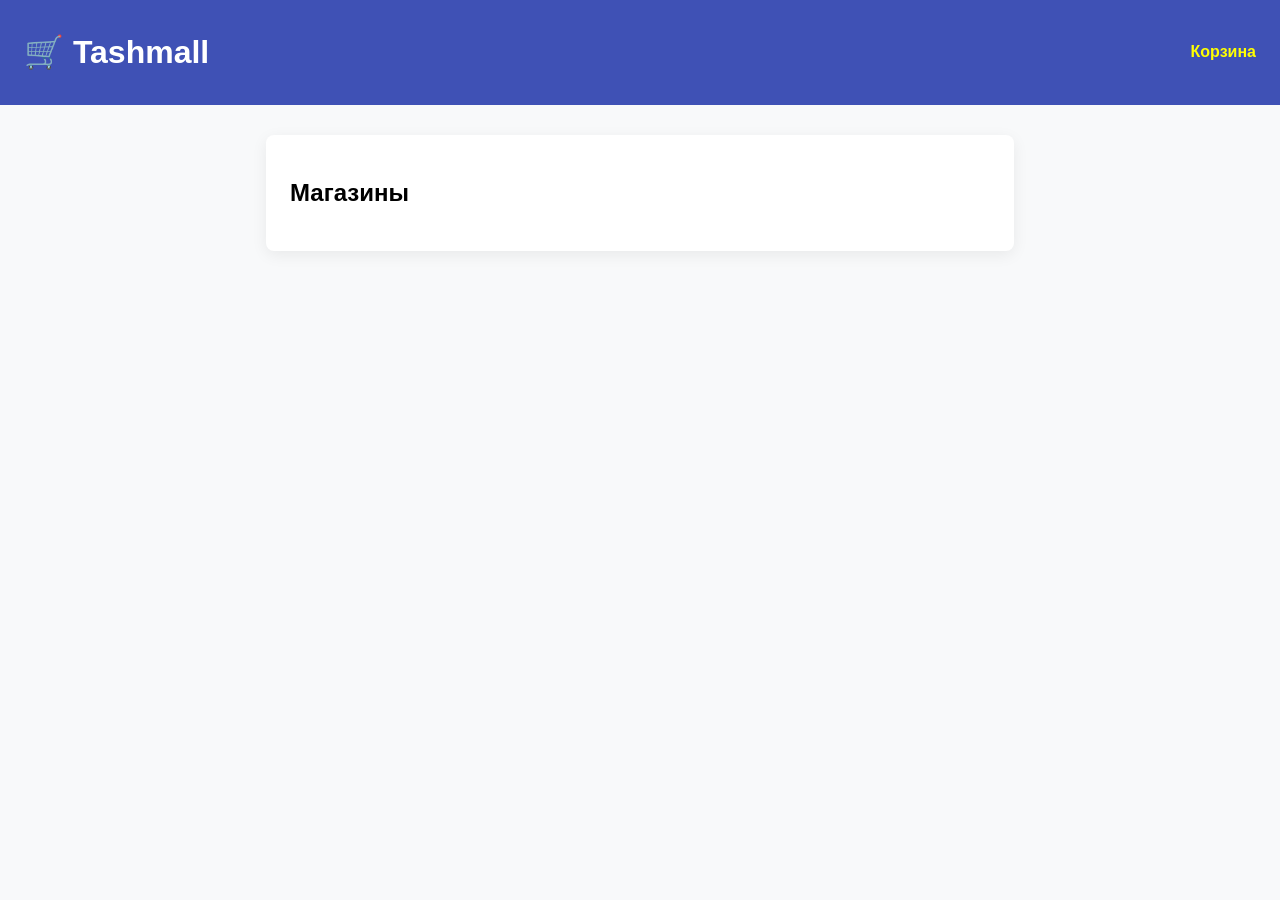
==== index.html @ 1aeb23ad "init" ====
<!DOCTYPE html>
<html lang="ru">
	<head>
		<meta charset="UTF-8" />
		<title>Tashmall — Главная</title>
		<link rel="stylesheet" href="style.css" />
	</head>
	<body>
		<header>
			<h1>🛒 Tashmall</h1>
			<a href="cart.html" class="cart-link">Корзина</a>
		</header>
		<main>
			<h2>Магазины</h2>
			<div id="shops-list"></div>
		</main>
		<script src="script.js"></script>
		<script>
			// Показываем список магазинов
			fetch('http://localhost:8000/api/shops')
				.then(res => res.json())
				.then(data => {
					let shopsDiv = document.getElementById('shops-list')
					data.forEach(shop => {
						let el = document.createElement('div')
						el.className = 'shop-card'
						el.innerHTML = `<a href="shop.html?shop_id=${shop.id}"><strong>${shop.name}</strong></a>`
						shopsDiv.appendChild(el)
					})
				})
		</script>
	</body>
</html>
---- style.css ----
body {
	font-family: 'Segoe UI', Arial, sans-serif;
	background: #f8f9fa;
	margin: 0;
	padding: 0;
}
header {
	background: #3f51b5;
	color: white;
	padding: 12px 24px;
	display: flex;
	align-items: center;
	justify-content: space-between;
}
main {
	max-width: 700px;
	margin: 30px auto;
	background: white;
	border-radius: 8px;
	box-shadow: 0 4px 16px #0001;
	padding: 24px;
}
.shop-card,
.product-card {
	padding: 12px;
	margin-bottom: 12px;
	border: 1px solid #eee;
	border-radius: 6px;
	background: #fafaff;
}
.cart-link {
	color: yellow;
	text-decoration: none;
	font-weight: bold;
}
button {
	background: #3f51b5;
	color: white;
	border: none;
	padding: 6px 14px;
	border-radius: 4px;
	cursor: pointer;
	margin-top: 5px;
}
button:hover {
	background: #283593;
}
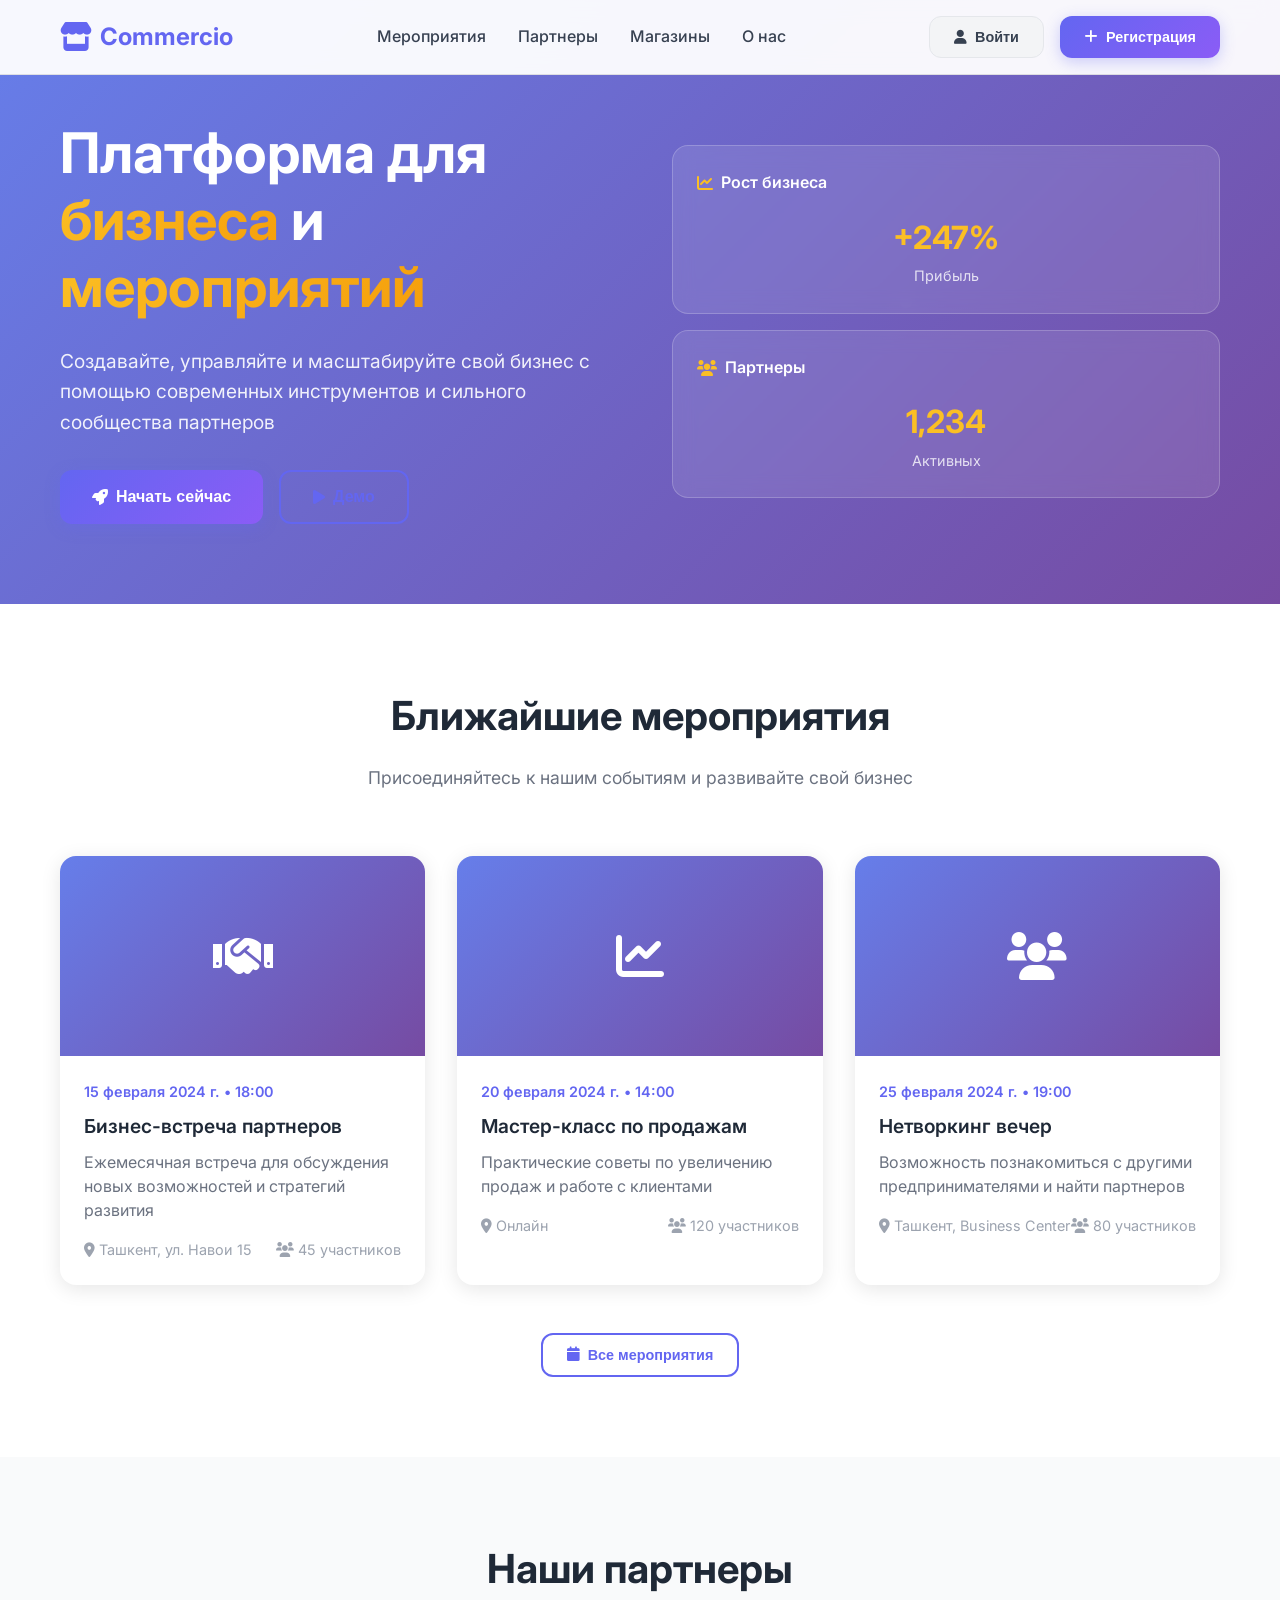
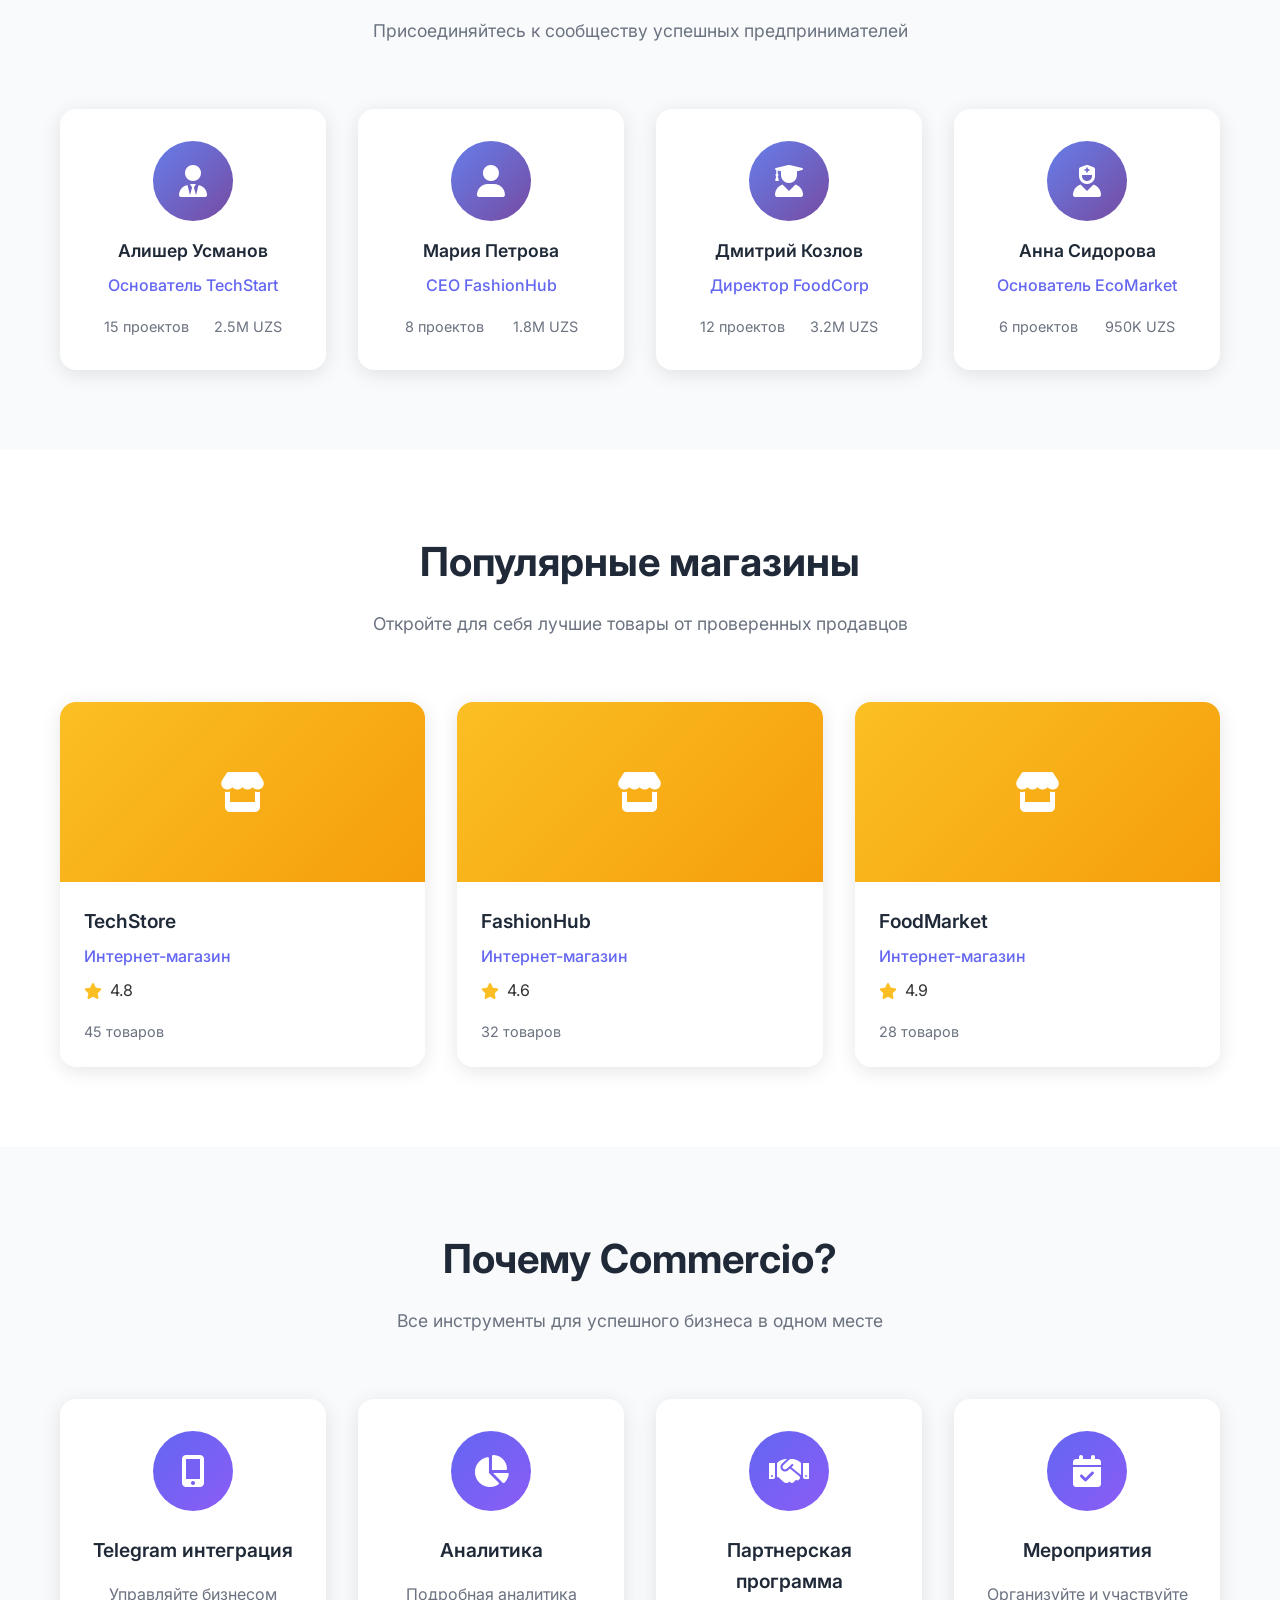
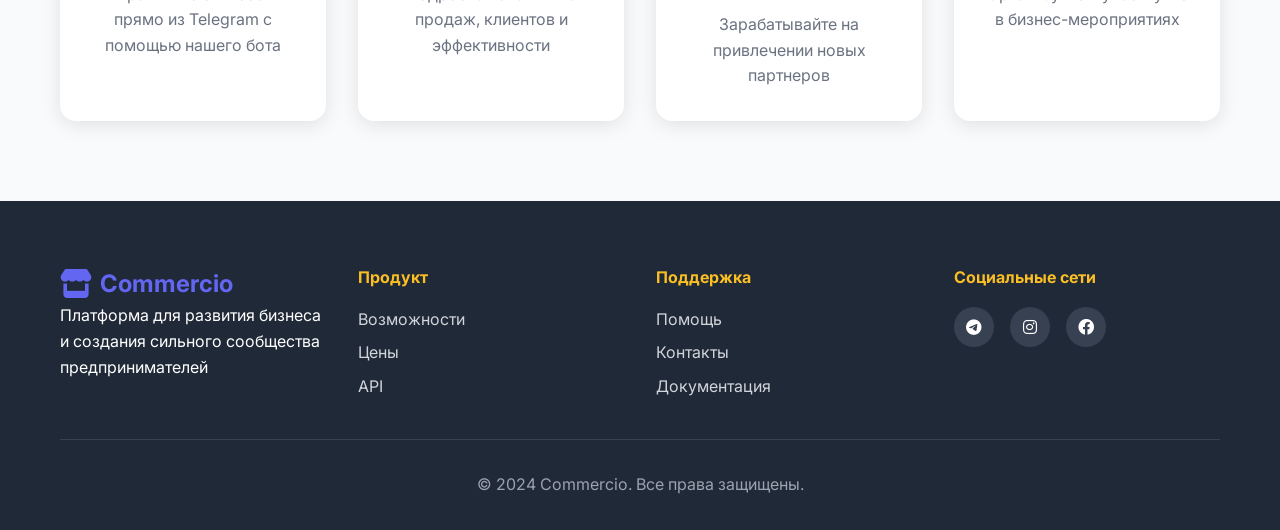
==== commit 1a6d0d56: "Initial commit: commercio frontend" ====
--- a/index.html
+++ b/index.html
@@ -1,33 +1,270 @@
 <!DOCTYPE html>
 <html lang="ru">
-	<head>
-		<meta charset="UTF-8" />
-		<title>Tashmall — Главная</title>
-		<link rel="stylesheet" href="style.css" />
-	</head>
-	<body>
-		<header>
-			<h1>🛒 Tashmall</h1>
-			<a href="cart.html" class="cart-link">Корзина</a>
-		</header>
-		<main>
-			<h2>Магазины</h2>
-			<div id="shops-list"></div>
-		</main>
-		<script src="script.js"></script>
-		<script>
-			// Показываем список магазинов
-			fetch('http://localhost:8000/api/shops')
-				.then(res => res.json())
-				.then(data => {
-					let shopsDiv = document.getElementById('shops-list')
-					data.forEach(shop => {
-						let el = document.createElement('div')
-						el.className = 'shop-card'
-						el.innerHTML = `<a href="shop.html?shop_id=${shop.id}"><strong>${shop.name}</strong></a>`
-						shopsDiv.appendChild(el)
-					})
-				})
-		</script>
-	</body>
-</html>
+<head>
+    <meta charset="UTF-8">
+    <meta name="viewport" content="width=device-width, initial-scale=1.0">
+    <title>Commercio — Платформа для бизнеса и мероприятий</title>
+    <link rel="stylesheet" href="style.css">
+    <link href="https://fonts.googleapis.com/css2?family=Inter:wght@300;400;500;600;700&display=swap" rel="stylesheet">
+    <link rel="stylesheet" href="https://cdnjs.cloudflare.com/ajax/libs/font-awesome/6.0.0/css/all.min.css">
+</head>
+<body>
+    <!-- Header -->
+    <header class="header">
+        <div class="container">
+            <div class="header-content">
+                <div class="logo">
+                    <i class="fas fa-store"></i>
+                    <span>Commercio</span>
+                </div>
+                <nav class="nav">
+                    <a href="#events" class="nav-link">Мероприятия</a>
+                    <a href="#partners" class="nav-link">Партнеры</a>
+                    <a href="#shops" class="nav-link">Магазины</a>
+                    <a href="#about" class="nav-link">О нас</a>
+                </nav>
+                <div class="header-actions">
+                    <button class="btn btn-secondary" id="login-btn">
+                        <i class="fas fa-user"></i>
+                        Войти
+                    </button>
+                    <button class="btn btn-primary" id="register-btn">
+                        <i class="fas fa-plus"></i>
+                        Регистрация
+                    </button>
+                </div>
+            </div>
+        </div>
+    </header>
+
+    <!-- Hero Section -->
+    <section class="hero">
+        <div class="container">
+            <div class="hero-content">
+                <div class="hero-text">
+                    <h1 class="hero-title">
+                        Платформа для <span class="highlight">бизнеса</span> и <span class="highlight">мероприятий</span>
+                    </h1>
+                    <p class="hero-description">
+                        Создавайте, управляйте и масштабируйте свой бизнес с помощью современных инструментов и сильного сообщества партнеров
+                    </p>
+                    <div class="hero-actions">
+                        <button class="btn btn-primary btn-large" id="start-btn">
+                            <i class="fas fa-rocket"></i>
+                            Начать сейчас
+                        </button>
+                        <button class="btn btn-outline btn-large" id="demo-btn">
+                            <i class="fas fa-play"></i>
+                            Демо
+                        </button>
+                    </div>
+                </div>
+                <div class="hero-visual">
+                    <div class="hero-card">
+                        <div class="card-header">
+                            <i class="fas fa-chart-line"></i>
+                            <span>Рост бизнеса</span>
+                        </div>
+                        <div class="card-content">
+                            <div class="stat">
+                                <span class="stat-number">+247%</span>
+                                <span class="stat-label">Прибыль</span>
+                            </div>
+                        </div>
+                    </div>
+                    <div class="hero-card">
+                        <div class="card-header">
+                            <i class="fas fa-users"></i>
+                            <span>Партнеры</span>
+                        </div>
+                        <div class="card-content">
+                            <div class="stat">
+                                <span class="stat-number">1,234</span>
+                                <span class="stat-label">Активных</span>
+                            </div>
+                        </div>
+                    </div>
+                </div>
+            </div>
+        </div>
+    </section>
+
+    <!-- Events Section -->
+    <section class="events" id="events">
+        <div class="container">
+            <div class="section-header">
+                <h2 class="section-title">Ближайшие мероприятия</h2>
+                <p class="section-description">Присоединяйтесь к нашим событиям и развивайте свой бизнес</p>
+            </div>
+            <div class="events-grid" id="events-grid">
+                <!-- Events will be loaded here -->
+            </div>
+            <div class="section-actions">
+                <button class="btn btn-outline" id="view-all-events">
+                    <i class="fas fa-calendar"></i>
+                    Все мероприятия
+                </button>
+            </div>
+        </div>
+    </section>
+
+    <!-- Partners Section -->
+    <section class="partners" id="partners">
+        <div class="container">
+            <div class="section-header">
+                <h2 class="section-title">Наши партнеры</h2>
+                <p class="section-description">Присоединяйтесь к сообществу успешных предпринимателей</p>
+            </div>
+            <div class="partners-grid" id="partners-grid">
+                <!-- Partners will be loaded here -->
+            </div>
+        </div>
+    </section>
+
+    <!-- Shops Section -->
+    <section class="shops" id="shops">
+        <div class="container">
+            <div class="section-header">
+                <h2 class="section-title">Популярные магазины</h2>
+                <p class="section-description">Откройте для себя лучшие товары от проверенных продавцов</p>
+            </div>
+            <div class="shops-grid" id="shops-grid">
+                <!-- Shops will be loaded here -->
+            </div>
+        </div>
+    </section>
+
+    <!-- Features Section -->
+    <section class="features">
+        <div class="container">
+            <div class="section-header">
+                <h2 class="section-title">Почему Commercio?</h2>
+                <p class="section-description">Все инструменты для успешного бизнеса в одном месте</p>
+            </div>
+            <div class="features-grid">
+                <div class="feature-card">
+                    <div class="feature-icon">
+                        <i class="fas fa-mobile-alt"></i>
+                    </div>
+                    <h3 class="feature-title">Telegram интеграция</h3>
+                    <p class="feature-description">Управляйте бизнесом прямо из Telegram с помощью нашего бота</p>
+                </div>
+                <div class="feature-card">
+                    <div class="feature-icon">
+                        <i class="fas fa-chart-pie"></i>
+                    </div>
+                    <h3 class="feature-title">Аналитика</h3>
+                    <p class="feature-description">Подробная аналитика продаж, клиентов и эффективности</p>
+                </div>
+                <div class="feature-card">
+                    <div class="feature-icon">
+                        <i class="fas fa-handshake"></i>
+                    </div>
+                    <h3 class="feature-title">Партнерская программа</h3>
+                    <p class="feature-description">Зарабатывайте на привлечении новых партнеров</p>
+                </div>
+                <div class="feature-card">
+                    <div class="feature-icon">
+                        <i class="fas fa-calendar-check"></i>
+                    </div>
+                    <h3 class="feature-title">Мероприятия</h3>
+                    <p class="feature-description">Организуйте и участвуйте в бизнес-мероприятиях</p>
+                </div>
+            </div>
+        </div>
+    </section>
+
+    <!-- Footer -->
+    <footer class="footer">
+        <div class="container">
+            <div class="footer-content">
+                <div class="footer-section">
+                    <div class="logo">
+                        <i class="fas fa-store"></i>
+                        <span>Commercio</span>
+                    </div>
+                    <p>Платформа для развития бизнеса и создания сильного сообщества предпринимателей</p>
+                </div>
+                <div class="footer-section">
+                    <h4>Продукт</h4>
+                    <ul>
+                        <li><a href="#features">Возможности</a></li>
+                        <li><a href="#pricing">Цены</a></li>
+                        <li><a href="#api">API</a></li>
+                    </ul>
+                </div>
+                <div class="footer-section">
+                    <h4>Поддержка</h4>
+                    <ul>
+                        <li><a href="#help">Помощь</a></li>
+                        <li><a href="#contact">Контакты</a></li>
+                        <li><a href="#docs">Документация</a></li>
+                    </ul>
+                </div>
+                <div class="footer-section">
+                    <h4>Социальные сети</h4>
+                    <div class="social-links">
+                        <a href="#"><i class="fab fa-telegram"></i></a>
+                        <a href="#"><i class="fab fa-instagram"></i></a>
+                        <a href="#"><i class="fab fa-facebook"></i></a>
+                    </div>
+                </div>
+            </div>
+            <div class="footer-bottom">
+                <p>&copy; 2024 Commercio. Все права защищены.</p>
+            </div>
+        </div>
+    </footer>
+
+    <!-- Modals -->
+    <div id="login-modal" class="modal">
+        <div class="modal-content">
+            <span class="close">&times;</span>
+            <h2>Вход в систему</h2>
+            <form id="login-form">
+                <div class="form-group">
+                    <label for="login-username">Имя пользователя</label>
+                    <input type="text" id="login-username" required>
+                </div>
+                <div class="form-group">
+                    <label for="login-password">Пароль</label>
+                    <input type="password" id="login-password" required>
+                </div>
+                <button type="submit" class="btn btn-primary">Войти</button>
+            </form>
+        </div>
+    </div>
+
+    <div id="register-modal" class="modal">
+        <div class="modal-content">
+            <span class="close">&times;</span>
+            <h2>Регистрация</h2>
+            <form id="register-form">
+                <div class="form-group">
+                    <label for="register-username">Имя пользователя</label>
+                    <input type="text" id="register-username" required>
+                </div>
+                <div class="form-group">
+                    <label for="register-email">Email</label>
+                    <input type="email" id="register-email" required>
+                </div>
+                <div class="form-group">
+                    <label for="register-password">Пароль</label>
+                    <input type="password" id="register-password" required>
+                </div>
+                <div class="form-group">
+                    <label for="register-role">Роль</label>
+                    <select id="register-role" required>
+                        <option value="buyer">Покупатель</option>
+                        <option value="seller">Продавец</option>
+                        <option value="partner">Партнер</option>
+                    </select>
+                </div>
+                <button type="submit" class="btn btn-primary">Зарегистрироваться</button>
+            </form>
+        </div>
+    </div>
+
+    <script src="script.js"></script>
+</body>
+</html> 
--- a/style.css
+++ b/style.css
@@ -1,47 +1,727 @@
+/* Reset and Base Styles */
+* {
+    margin: 0;
+    padding: 0;
+    box-sizing: border-box;
+}
+
 body {
-	font-family: 'Segoe UI', Arial, sans-serif;
-	background: #f8f9fa;
-	margin: 0;
-	padding: 0;
-}
-header {
-	background: #3f51b5;
-	color: white;
-	padding: 12px 24px;
-	display: flex;
-	align-items: center;
-	justify-content: space-between;
-}
-main {
-	max-width: 700px;
-	margin: 30px auto;
-	background: white;
-	border-radius: 8px;
-	box-shadow: 0 4px 16px #0001;
-	padding: 24px;
-}
-.shop-card,
-.product-card {
-	padding: 12px;
-	margin-bottom: 12px;
-	border: 1px solid #eee;
-	border-radius: 6px;
-	background: #fafaff;
-}
-.cart-link {
-	color: yellow;
-	text-decoration: none;
-	font-weight: bold;
-}
-button {
-	background: #3f51b5;
-	color: white;
-	border: none;
-	padding: 6px 14px;
-	border-radius: 4px;
-	cursor: pointer;
-	margin-top: 5px;
-}
-button:hover {
-	background: #283593;
-}
+    font-family: 'Inter', -apple-system, BlinkMacSystemFont, 'Segoe UI', Roboto, sans-serif;
+    line-height: 1.6;
+    color: #333;
+    background: #fafafa;
+}
+
+.container {
+    max-width: 1200px;
+    margin: 0 auto;
+    padding: 0 20px;
+}
+
+/* Header */
+.header {
+    background: rgba(255, 255, 255, 0.95);
+    backdrop-filter: blur(10px);
+    border-bottom: 1px solid rgba(0, 0, 0, 0.1);
+    position: fixed;
+    top: 0;
+    left: 0;
+    right: 0;
+    z-index: 1000;
+    transition: all 0.3s ease;
+}
+
+.header-content {
+    display: flex;
+    align-items: center;
+    justify-content: space-between;
+    padding: 1rem 0;
+}
+
+.logo {
+    display: flex;
+    align-items: center;
+    gap: 0.5rem;
+    font-size: 1.5rem;
+    font-weight: 700;
+    color: #6366f1;
+}
+
+.logo i {
+    font-size: 1.8rem;
+}
+
+.nav {
+    display: flex;
+    gap: 2rem;
+}
+
+.nav-link {
+    text-decoration: none;
+    color: #374151;
+    font-weight: 500;
+    transition: color 0.3s ease;
+    position: relative;
+}
+
+.nav-link:hover {
+    color: #6366f1;
+}
+
+.nav-link::after {
+    content: '';
+    position: absolute;
+    bottom: -5px;
+    left: 0;
+    width: 0;
+    height: 2px;
+    background: linear-gradient(90deg, #6366f1, #8b5cf6);
+    transition: width 0.3s ease;
+}
+
+.nav-link:hover::after {
+    width: 100%;
+}
+
+.header-actions {
+    display: flex;
+    gap: 1rem;
+}
+
+/* Buttons */
+.btn {
+    display: inline-flex;
+    align-items: center;
+    gap: 0.5rem;
+    padding: 0.75rem 1.5rem;
+    border: none;
+    border-radius: 12px;
+    font-weight: 600;
+    text-decoration: none;
+    cursor: pointer;
+    transition: all 0.3s ease;
+    font-size: 0.9rem;
+}
+
+.btn-primary {
+    background: linear-gradient(135deg, #6366f1 0%, #8b5cf6 100%);
+    color: white;
+    box-shadow: 0 4px 15px rgba(99, 102, 241, 0.3);
+}
+
+.btn-primary:hover {
+    transform: translateY(-2px);
+    box-shadow: 0 8px 25px rgba(99, 102, 241, 0.4);
+}
+
+.btn-secondary {
+    background: #f3f4f6;
+    color: #374151;
+    border: 1px solid #e5e7eb;
+}
+
+.btn-secondary:hover {
+    background: #e5e7eb;
+    transform: translateY(-1px);
+}
+
+.btn-outline {
+    background: transparent;
+    color: #6366f1;
+    border: 2px solid #6366f1;
+}
+
+.btn-outline:hover {
+    background: #6366f1;
+    color: white;
+    transform: translateY(-2px);
+}
+
+.btn-large {
+    padding: 1rem 2rem;
+    font-size: 1rem;
+}
+
+/* Hero Section */
+.hero {
+    padding: 120px 0 80px;
+    background: linear-gradient(135deg, #667eea 0%, #764ba2 100%);
+    color: white;
+    position: relative;
+    overflow: hidden;
+}
+
+.hero::before {
+    content: '';
+    position: absolute;
+    top: 0;
+    left: 0;
+    right: 0;
+    bottom: 0;
+    background: url('data:image/svg+xml,<svg xmlns="http://www.w3.org/2000/svg" viewBox="0 0 100 100"><defs><pattern id="grain" width="100" height="100" patternUnits="userSpaceOnUse"><circle cx="50" cy="50" r="1" fill="white" opacity="0.1"/></pattern></defs><rect width="100" height="100" fill="url(%23grain)"/></svg>');
+    opacity: 0.3;
+}
+
+.hero-content {
+    display: grid;
+    grid-template-columns: 1fr 1fr;
+    gap: 4rem;
+    align-items: center;
+    position: relative;
+    z-index: 1;
+}
+
+.hero-title {
+    font-size: 3.5rem;
+    font-weight: 700;
+    line-height: 1.2;
+    margin-bottom: 1.5rem;
+}
+
+.highlight {
+    background: linear-gradient(135deg, #fbbf24, #f59e0b);
+    -webkit-background-clip: text;
+    -webkit-text-fill-color: transparent;
+    background-clip: text;
+}
+
+.hero-description {
+    font-size: 1.2rem;
+    margin-bottom: 2rem;
+    opacity: 0.9;
+    line-height: 1.6;
+}
+
+.hero-actions {
+    display: flex;
+    gap: 1rem;
+    flex-wrap: wrap;
+}
+
+.hero-visual {
+    display: flex;
+    flex-direction: column;
+    gap: 1rem;
+}
+
+.hero-card {
+    background: rgba(255, 255, 255, 0.1);
+    backdrop-filter: blur(10px);
+    border-radius: 16px;
+    padding: 1.5rem;
+    border: 1px solid rgba(255, 255, 255, 0.2);
+    transition: transform 0.3s ease;
+}
+
+.hero-card:hover {
+    transform: translateY(-5px);
+}
+
+.card-header {
+    display: flex;
+    align-items: center;
+    gap: 0.5rem;
+    margin-bottom: 1rem;
+    font-weight: 600;
+}
+
+.card-header i {
+    color: #fbbf24;
+}
+
+.stat {
+    text-align: center;
+}
+
+.stat-number {
+    display: block;
+    font-size: 2rem;
+    font-weight: 700;
+    color: #fbbf24;
+}
+
+.stat-label {
+    font-size: 0.9rem;
+    opacity: 0.8;
+}
+
+/* Sections */
+section {
+    padding: 80px 0;
+}
+
+.section-header {
+    text-align: center;
+    margin-bottom: 4rem;
+}
+
+.section-title {
+    font-size: 2.5rem;
+    font-weight: 700;
+    margin-bottom: 1rem;
+    color: #1f2937;
+}
+
+.section-description {
+    font-size: 1.1rem;
+    color: #6b7280;
+    max-width: 600px;
+    margin: 0 auto;
+}
+
+.section-actions {
+    text-align: center;
+    margin-top: 3rem;
+}
+
+/* Events Section */
+.events {
+    background: white;
+}
+
+.events-grid {
+    display: grid;
+    grid-template-columns: repeat(auto-fit, minmax(300px, 1fr));
+    gap: 2rem;
+    margin-bottom: 2rem;
+}
+
+.event-card {
+    background: white;
+    border-radius: 16px;
+    overflow: hidden;
+    box-shadow: 0 4px 20px rgba(0, 0, 0, 0.1);
+    transition: transform 0.3s ease, box-shadow 0.3s ease;
+}
+
+.event-card:hover {
+    transform: translateY(-5px);
+    box-shadow: 0 8px 30px rgba(0, 0, 0, 0.15);
+}
+
+.event-image {
+    height: 200px;
+    background: linear-gradient(135deg, #667eea, #764ba2);
+    display: flex;
+    align-items: center;
+    justify-content: center;
+    color: white;
+    font-size: 3rem;
+}
+
+.event-content {
+    padding: 1.5rem;
+}
+
+.event-date {
+    color: #6366f1;
+    font-weight: 600;
+    font-size: 0.9rem;
+    margin-bottom: 0.5rem;
+}
+
+.event-title {
+    font-size: 1.2rem;
+    font-weight: 600;
+    margin-bottom: 0.5rem;
+    color: #1f2937;
+}
+
+.event-description {
+    color: #6b7280;
+    margin-bottom: 1rem;
+    line-height: 1.5;
+}
+
+.event-meta {
+    display: flex;
+    justify-content: space-between;
+    align-items: center;
+    font-size: 0.9rem;
+    color: #9ca3af;
+}
+
+/* Partners Section */
+.partners {
+    background: #f9fafb;
+}
+
+.partners-grid {
+    display: grid;
+    grid-template-columns: repeat(auto-fit, minmax(250px, 1fr));
+    gap: 2rem;
+}
+
+.partner-card {
+    background: white;
+    border-radius: 16px;
+    padding: 2rem;
+    text-align: center;
+    box-shadow: 0 4px 20px rgba(0, 0, 0, 0.1);
+    transition: transform 0.3s ease;
+}
+
+.partner-card:hover {
+    transform: translateY(-5px);
+}
+
+.partner-avatar {
+    width: 80px;
+    height: 80px;
+    border-radius: 50%;
+    background: linear-gradient(135deg, #667eea, #764ba2);
+    display: flex;
+    align-items: center;
+    justify-content: center;
+    margin: 0 auto 1rem;
+    color: white;
+    font-size: 2rem;
+}
+
+.partner-name {
+    font-size: 1.1rem;
+    font-weight: 600;
+    margin-bottom: 0.5rem;
+    color: #1f2937;
+}
+
+.partner-role {
+    color: #6366f1;
+    font-weight: 500;
+    margin-bottom: 1rem;
+}
+
+.partner-stats {
+    display: flex;
+    justify-content: space-around;
+    font-size: 0.9rem;
+    color: #6b7280;
+}
+
+/* Shops Section */
+.shops {
+    background: white;
+}
+
+.shops-grid {
+    display: grid;
+    grid-template-columns: repeat(auto-fit, minmax(280px, 1fr));
+    gap: 2rem;
+}
+
+.shop-card {
+    background: white;
+    border-radius: 16px;
+    overflow: hidden;
+    box-shadow: 0 4px 20px rgba(0, 0, 0, 0.1);
+    transition: transform 0.3s ease;
+}
+
+.shop-card:hover {
+    transform: translateY(-5px);
+}
+
+.shop-image {
+    height: 180px;
+    background: linear-gradient(135deg, #fbbf24, #f59e0b);
+    display: flex;
+    align-items: center;
+    justify-content: center;
+    color: white;
+    font-size: 2.5rem;
+}
+
+.shop-content {
+    padding: 1.5rem;
+}
+
+.shop-name {
+    font-size: 1.2rem;
+    font-weight: 600;
+    margin-bottom: 0.5rem;
+    color: #1f2937;
+}
+
+.shop-category {
+    color: #6366f1;
+    font-weight: 500;
+    margin-bottom: 0.5rem;
+}
+
+.shop-rating {
+    display: flex;
+    align-items: center;
+    gap: 0.5rem;
+    margin-bottom: 1rem;
+}
+
+.shop-rating i {
+    color: #fbbf24;
+}
+
+.shop-products {
+    color: #6b7280;
+    font-size: 0.9rem;
+}
+
+/* Features Section */
+.features {
+    background: #f9fafb;
+}
+
+.features-grid {
+    display: grid;
+    grid-template-columns: repeat(auto-fit, minmax(250px, 1fr));
+    gap: 2rem;
+}
+
+.feature-card {
+    background: white;
+    border-radius: 16px;
+    padding: 2rem;
+    text-align: center;
+    box-shadow: 0 4px 20px rgba(0, 0, 0, 0.1);
+    transition: transform 0.3s ease;
+}
+
+.feature-card:hover {
+    transform: translateY(-5px);
+}
+
+.feature-icon {
+    width: 80px;
+    height: 80px;
+    border-radius: 50%;
+    background: linear-gradient(135deg, #6366f1, #8b5cf6);
+    display: flex;
+    align-items: center;
+    justify-content: center;
+    margin: 0 auto 1.5rem;
+    color: white;
+    font-size: 2rem;
+}
+
+.feature-title {
+    font-size: 1.2rem;
+    font-weight: 600;
+    margin-bottom: 1rem;
+    color: #1f2937;
+}
+
+.feature-description {
+    color: #6b7280;
+    line-height: 1.6;
+}
+
+/* Footer */
+.footer {
+    background: #1f2937;
+    color: white;
+    padding: 4rem 0 2rem;
+}
+
+.footer-content {
+    display: grid;
+    grid-template-columns: repeat(auto-fit, minmax(250px, 1fr));
+    gap: 2rem;
+    margin-bottom: 2rem;
+}
+
+.footer-section h4 {
+    margin-bottom: 1rem;
+    color: #fbbf24;
+}
+
+.footer-section ul {
+    list-style: none;
+}
+
+.footer-section ul li {
+    margin-bottom: 0.5rem;
+}
+
+.footer-section ul li a {
+    color: #d1d5db;
+    text-decoration: none;
+    transition: color 0.3s ease;
+}
+
+.footer-section ul li a:hover {
+    color: #fbbf24;
+}
+
+.social-links {
+    display: flex;
+    gap: 1rem;
+}
+
+.social-links a {
+    width: 40px;
+    height: 40px;
+    border-radius: 50%;
+    background: #374151;
+    display: flex;
+    align-items: center;
+    justify-content: center;
+    color: white;
+    text-decoration: none;
+    transition: background 0.3s ease;
+}
+
+.social-links a:hover {
+    background: #6366f1;
+}
+
+.footer-bottom {
+    border-top: 1px solid #374151;
+    padding-top: 2rem;
+    text-align: center;
+    color: #9ca3af;
+}
+
+/* Modals */
+.modal {
+    display: none;
+    position: fixed;
+    z-index: 2000;
+    left: 0;
+    top: 0;
+    width: 100%;
+    height: 100%;
+    background-color: rgba(0, 0, 0, 0.5);
+    backdrop-filter: blur(5px);
+}
+
+.modal-content {
+    background-color: white;
+    margin: 5% auto;
+    padding: 2rem;
+    border-radius: 16px;
+    width: 90%;
+    max-width: 500px;
+    position: relative;
+    animation: modalSlideIn 0.3s ease;
+}
+
+@keyframes modalSlideIn {
+    from {
+        opacity: 0;
+        transform: translateY(-50px);
+    }
+    to {
+        opacity: 1;
+        transform: translateY(0);
+    }
+}
+
+.close {
+    position: absolute;
+    right: 1rem;
+    top: 1rem;
+    font-size: 1.5rem;
+    cursor: pointer;
+    color: #9ca3af;
+    transition: color 0.3s ease;
+}
+
+.close:hover {
+    color: #1f2937;
+}
+
+.modal h2 {
+    margin-bottom: 1.5rem;
+    color: #1f2937;
+}
+
+.form-group {
+    margin-bottom: 1rem;
+}
+
+.form-group label {
+    display: block;
+    margin-bottom: 0.5rem;
+    font-weight: 500;
+    color: #374151;
+}
+
+.form-group input,
+.form-group select {
+    width: 100%;
+    padding: 0.75rem;
+    border: 1px solid #d1d5db;
+    border-radius: 8px;
+    font-size: 1rem;
+    transition: border-color 0.3s ease;
+}
+
+.form-group input:focus,
+.form-group select:focus {
+    outline: none;
+    border-color: #6366f1;
+    box-shadow: 0 0 0 3px rgba(99, 102, 241, 0.1);
+}
+
+/* Responsive Design */
+@media (max-width: 768px) {
+    .header-content {
+        flex-direction: column;
+        gap: 1rem;
+    }
+    
+    .nav {
+        gap: 1rem;
+    }
+    
+    .hero-content {
+        grid-template-columns: 1fr;
+        gap: 2rem;
+        text-align: center;
+    }
+    
+    .hero-title {
+        font-size: 2.5rem;
+    }
+    
+    .hero-actions {
+        justify-content: center;
+    }
+    
+    .section-title {
+        font-size: 2rem;
+    }
+    
+    .events-grid,
+    .partners-grid,
+    .shops-grid,
+    .features-grid {
+        grid-template-columns: 1fr;
+    }
+    
+    .footer-content {
+        grid-template-columns: 1fr;
+        text-align: center;
+    }
+}
+
+@media (max-width: 480px) {
+    .container {
+        padding: 0 15px;
+    }
+    
+    .hero {
+        padding: 100px 0 60px;
+    }
+    
+    .hero-title {
+        font-size: 2rem;
+    }
+    
+    .btn-large {
+        padding: 0.75rem 1.5rem;
+        font-size: 0.9rem;
+    }
+    
+    section {
+        padding: 60px 0;
+    }
+} 
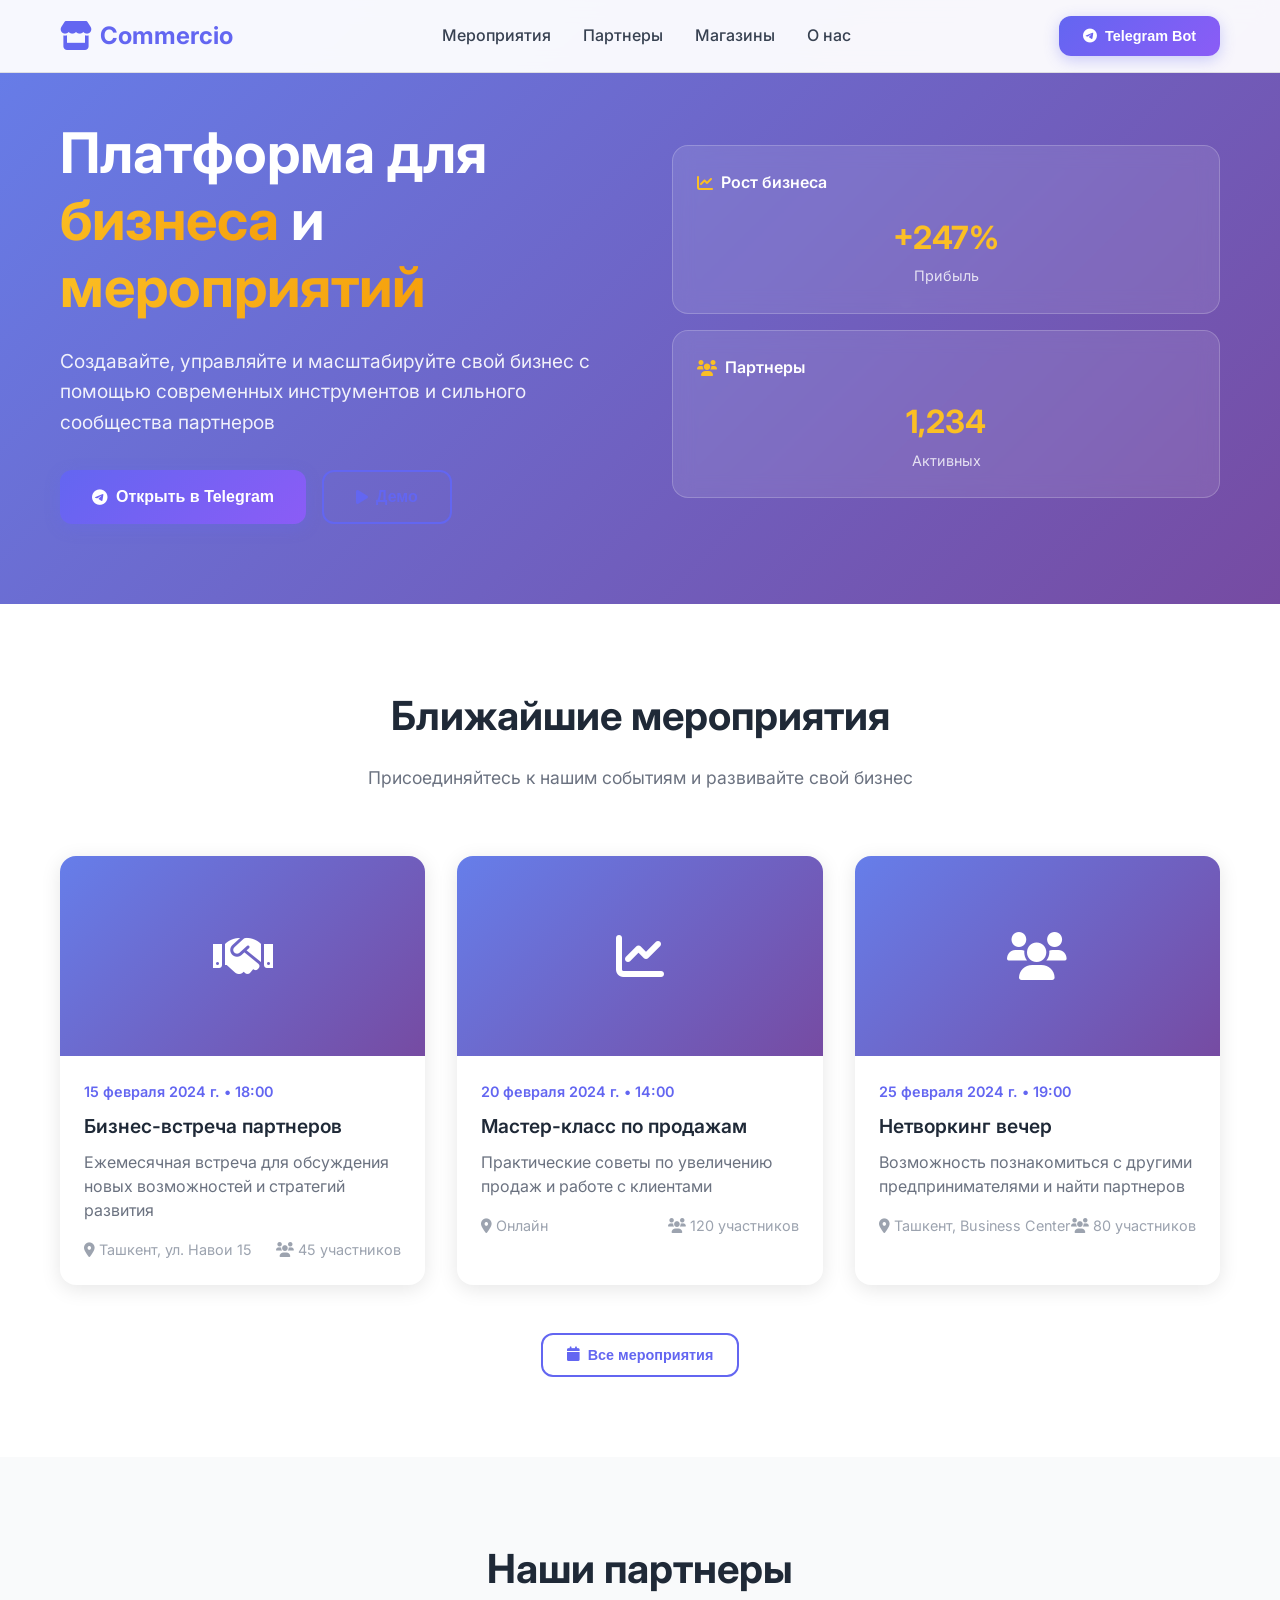
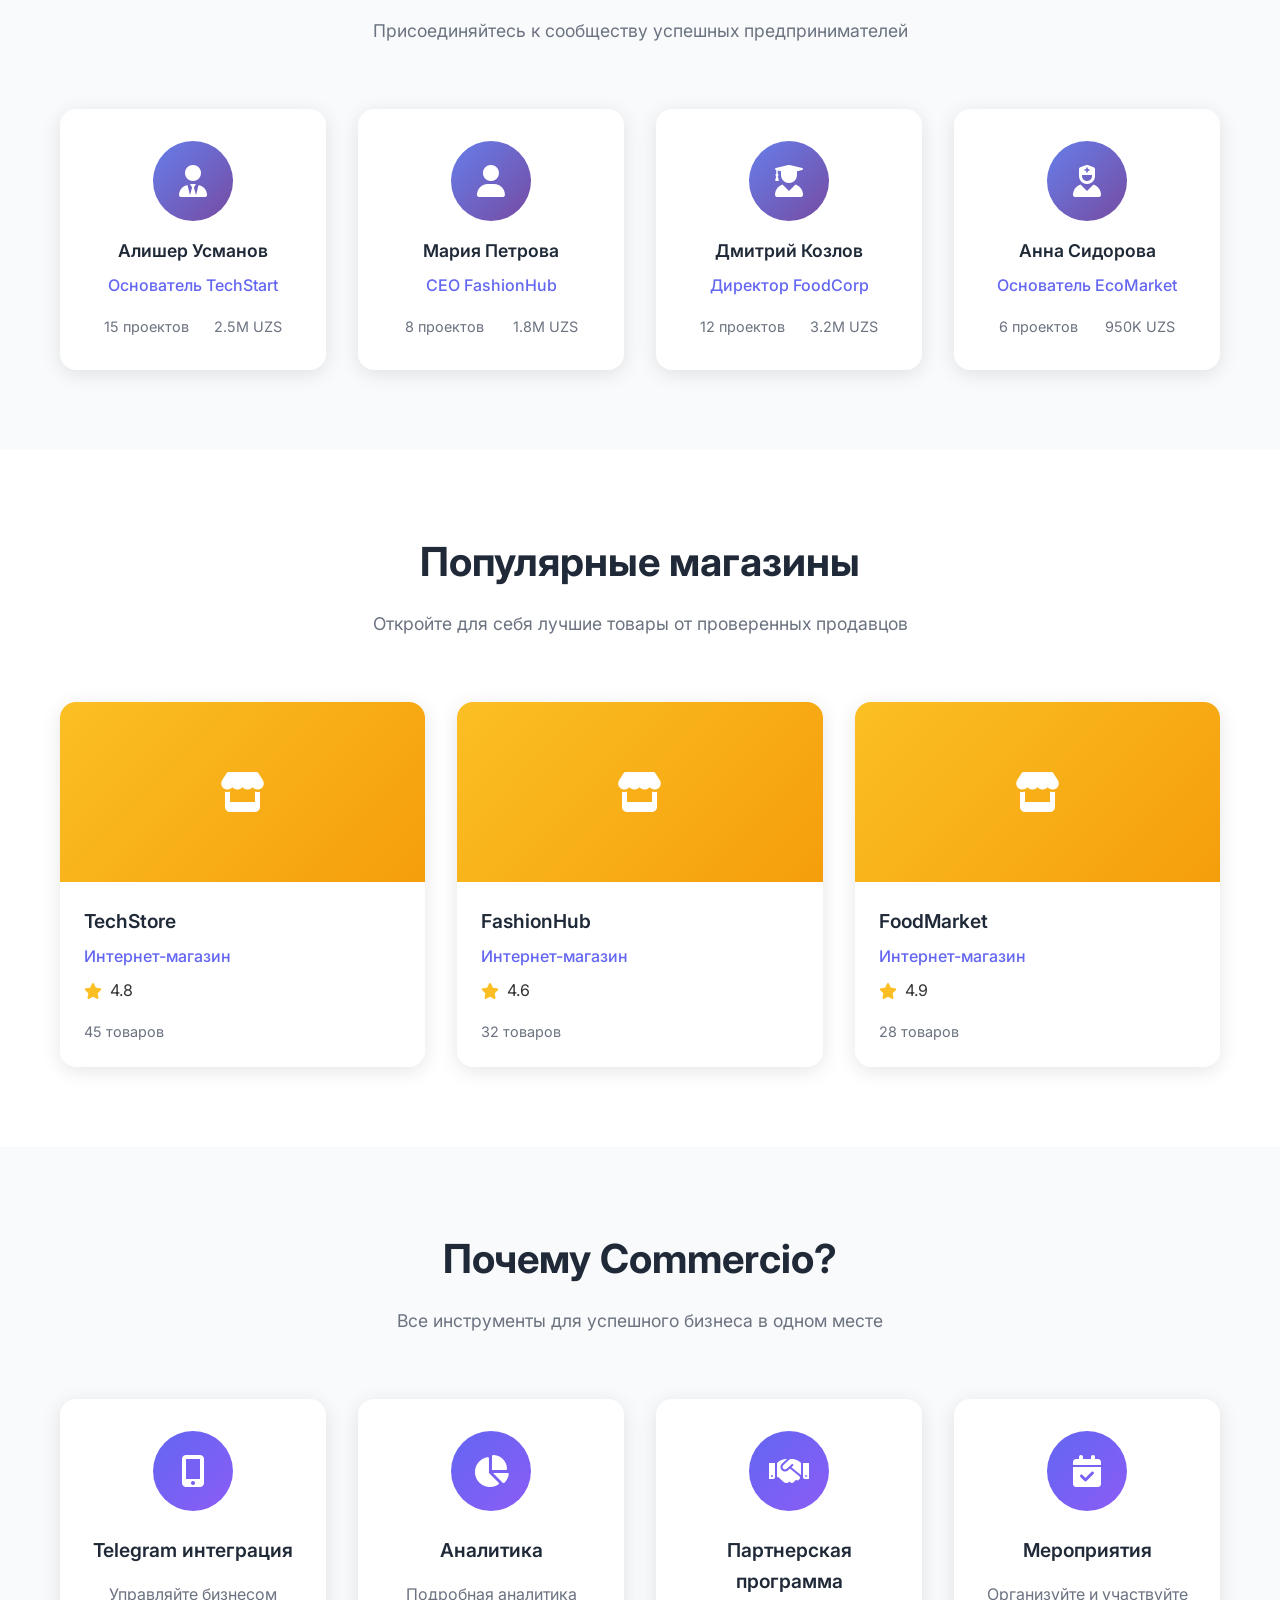
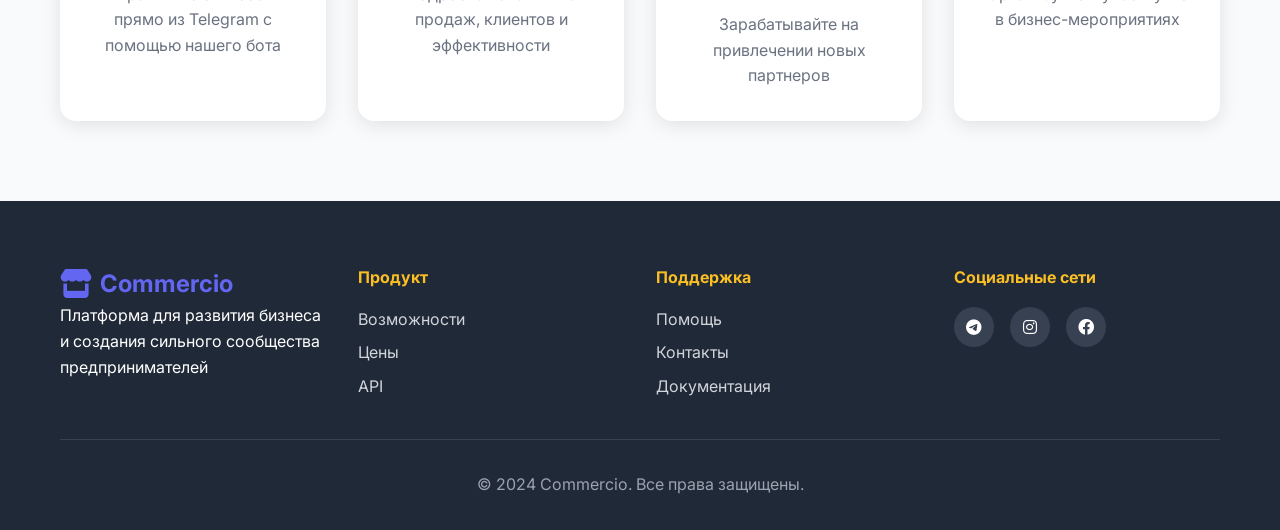
==== commit 388449d9: "Remove registration from website, add Telegram bot integration" ====
--- a/index.html
+++ b/index.html
@@ -24,13 +24,9 @@
                     <a href="#about" class="nav-link">О нас</a>
                 </nav>
                 <div class="header-actions">
-                    <button class="btn btn-secondary" id="login-btn">
-                        <i class="fas fa-user"></i>
-                        Войти
-                    </button>
-                    <button class="btn btn-primary" id="register-btn">
-                        <i class="fas fa-plus"></i>
-                        Регистрация
+                    <button class="btn btn-primary" id="telegram-btn">
+                        <i class="fab fa-telegram"></i>
+                        Telegram Bot
                     </button>
                 </div>
             </div>
@@ -49,9 +45,9 @@
                         Создавайте, управляйте и масштабируйте свой бизнес с помощью современных инструментов и сильного сообщества партнеров
                     </p>
                     <div class="hero-actions">
-                        <button class="btn btn-primary btn-large" id="start-btn">
-                            <i class="fas fa-rocket"></i>
-                            Начать сейчас
+                        <button class="btn btn-primary btn-large" id="telegram-start-btn">
+                            <i class="fab fa-telegram"></i>
+                            Открыть в Telegram
                         </button>
                         <button class="btn btn-outline btn-large" id="demo-btn">
                             <i class="fas fa-play"></i>
@@ -216,52 +212,32 @@
         </div>
     </footer>
 
-    <!-- Modals -->
-    <div id="login-modal" class="modal">
+    <!-- Telegram Info Modal -->
+    <div id="telegram-modal" class="modal">
         <div class="modal-content">
             <span class="close">&times;</span>
-            <h2>Вход в систему</h2>
-            <form id="login-form">
-                <div class="form-group">
-                    <label for="login-username">Имя пользователя</label>
-                    <input type="text" id="login-username" required>
-                </div>
-                <div class="form-group">
-                    <label for="login-password">Пароль</label>
-                    <input type="password" id="login-password" required>
-                </div>
-                <button type="submit" class="btn btn-primary">Войти</button>
-            </form>
-        </div>
-    </div>
-
-    <div id="register-modal" class="modal">
-        <div class="modal-content">
-            <span class="close">&times;</span>
-            <h2>Регистрация</h2>
-            <form id="register-form">
-                <div class="form-group">
-                    <label for="register-username">Имя пользователя</label>
-                    <input type="text" id="register-username" required>
-                </div>
-                <div class="form-group">
-                    <label for="register-email">Email</label>
-                    <input type="email" id="register-email" required>
-                </div>
-                <div class="form-group">
-                    <label for="register-password">Пароль</label>
-                    <input type="password" id="register-password" required>
-                </div>
-                <div class="form-group">
-                    <label for="register-role">Роль</label>
-                    <select id="register-role" required>
-                        <option value="buyer">Покупатель</option>
-                        <option value="seller">Продавец</option>
-                        <option value="partner">Партнер</option>
-                    </select>
-                </div>
-                <button type="submit" class="btn btn-primary">Зарегистрироваться</button>
-            </form>
+            <h2>Telegram Bot</h2>
+            <div style="text-align: center; padding: 2rem 0;">
+                <i class="fab fa-telegram" style="font-size: 4rem; color: #0088cc; margin-bottom: 1rem;"></i>
+                <h3>Commercio Bot</h3>
+                <p>Для регистрации и управления аккаунтом используйте нашего Telegram бота</p>
+                <div style="margin: 2rem 0;">
+                    <a href="https://t.me/your_commercio_bot" class="btn btn-primary" target="_blank">
+                        <i class="fab fa-telegram"></i>
+                        Открыть в Telegram
+                    </a>
+                </div>
+                <div style="background: #f3f4f6; padding: 1rem; border-radius: 8px; margin-top: 1rem;">
+                    <h4>Возможности бота:</h4>
+                    <ul style="text-align: left; margin: 1rem 0;">
+                        <li>📝 Регистрация и вход</li>
+                        <li>🏪 Управление магазинами</li>
+                        <li>📦 Добавление товаров</li>
+                        <li>📊 Просмотр статистики</li>
+                        <li>📅 Участие в мероприятиях</li>
+                    </ul>
+                </div>
+            </div>
         </div>
     </div>
 
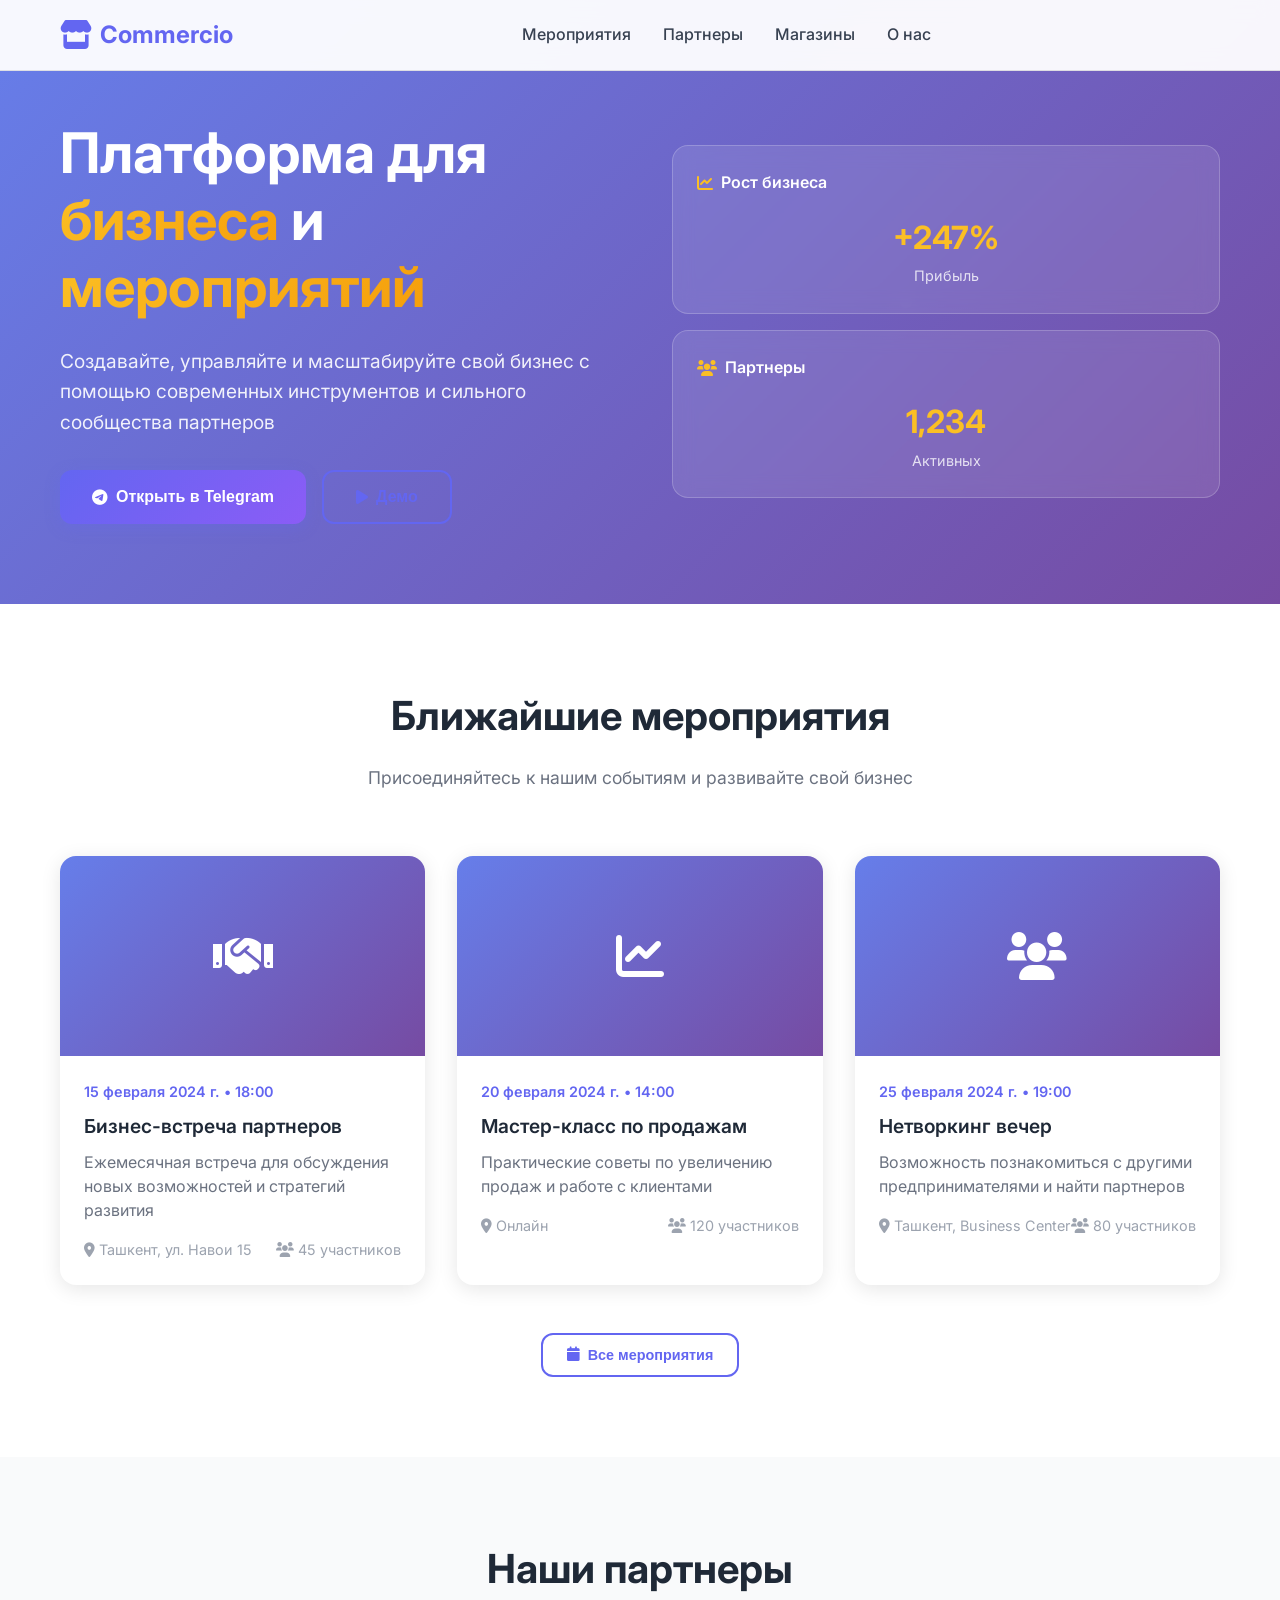
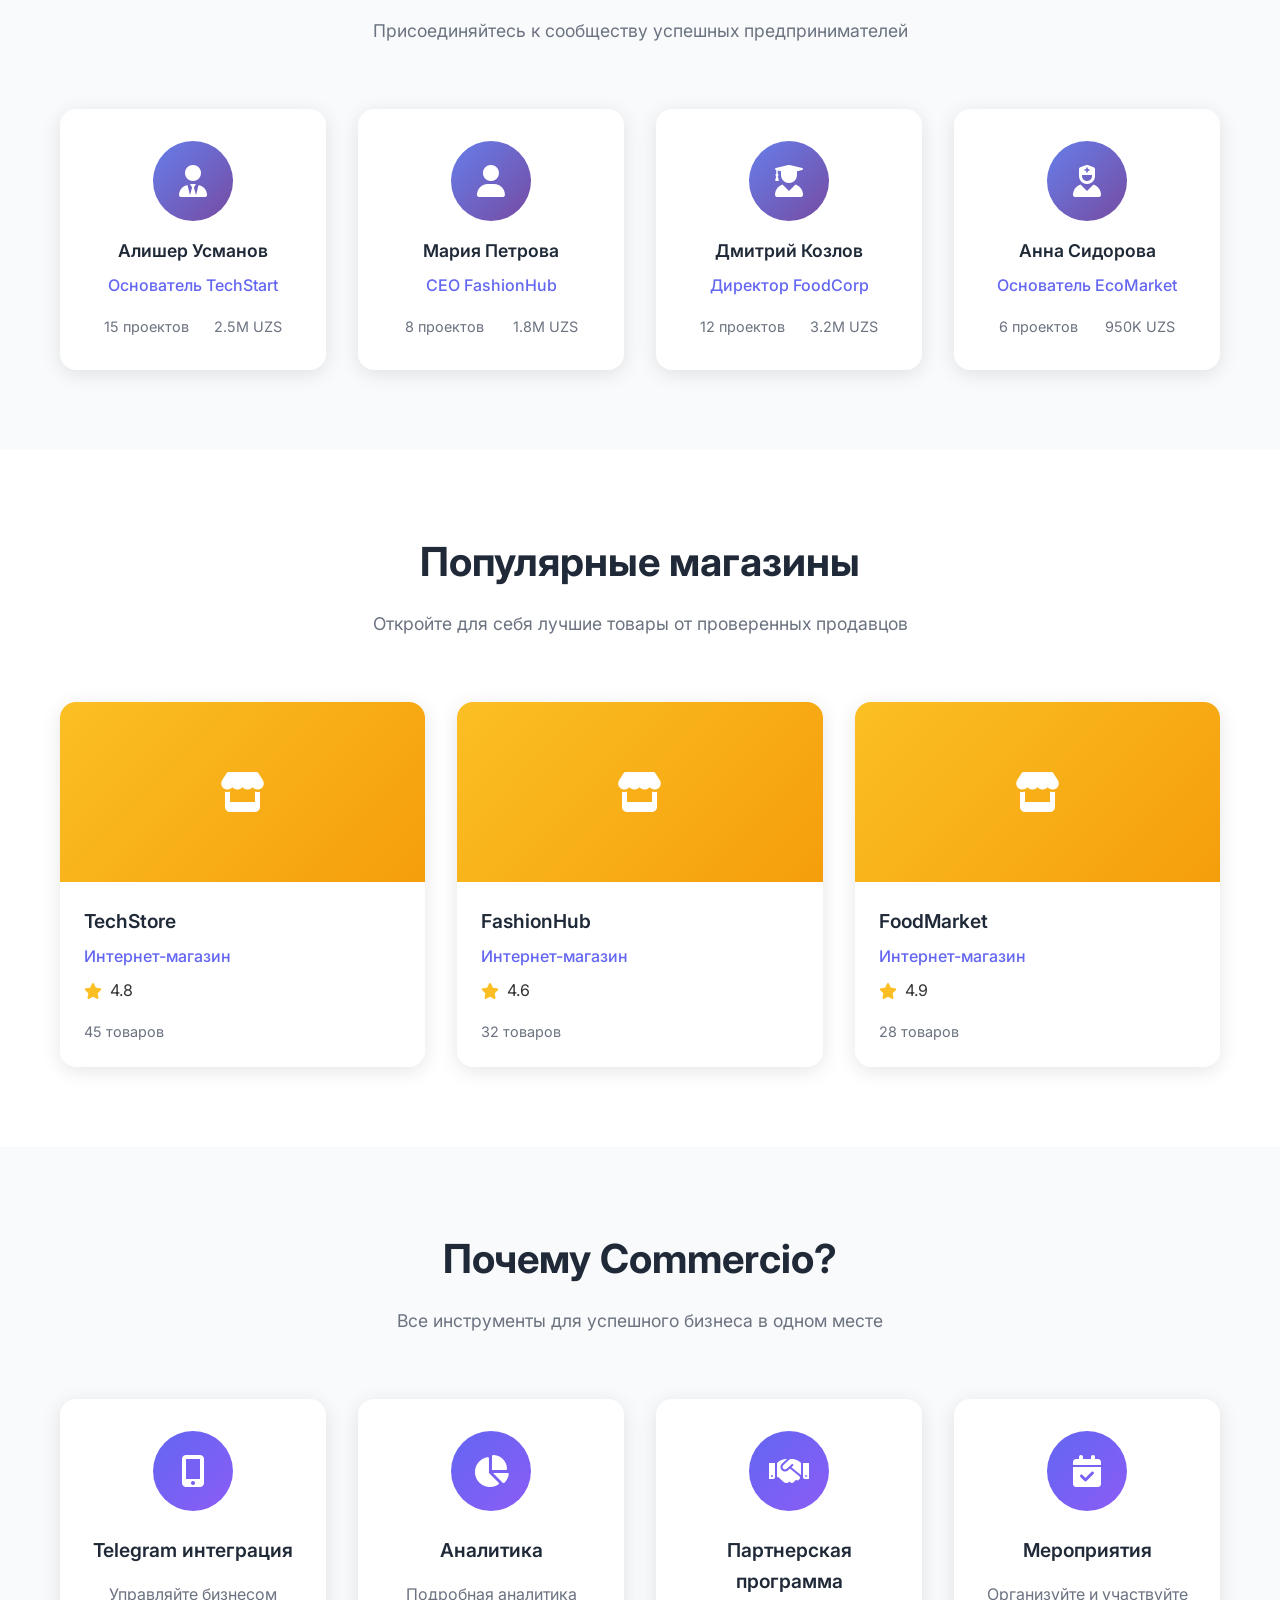
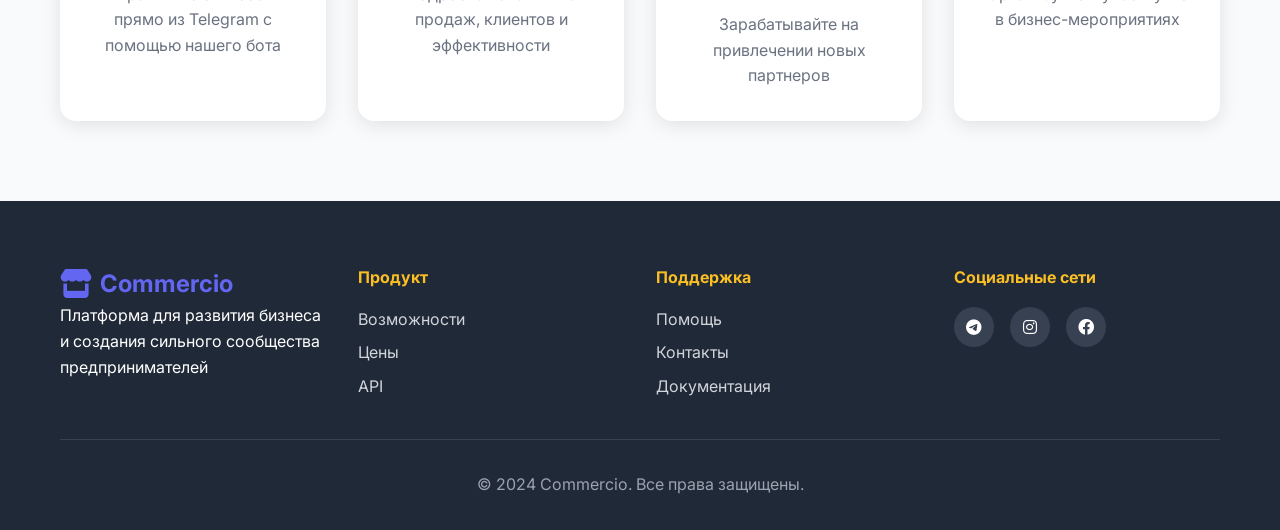
==== commit d33adcd8: "Remove Telegram bot button from header" ====
--- a/index.html
+++ b/index.html
@@ -24,10 +24,7 @@
                     <a href="#about" class="nav-link">О нас</a>
                 </nav>
                 <div class="header-actions">
-                    <button class="btn btn-primary" id="telegram-btn">
-                        <i class="fab fa-telegram"></i>
-                        Telegram Bot
-                    </button>
+                    <!-- Telegram integration moved to main content -->
                 </div>
             </div>
         </div>
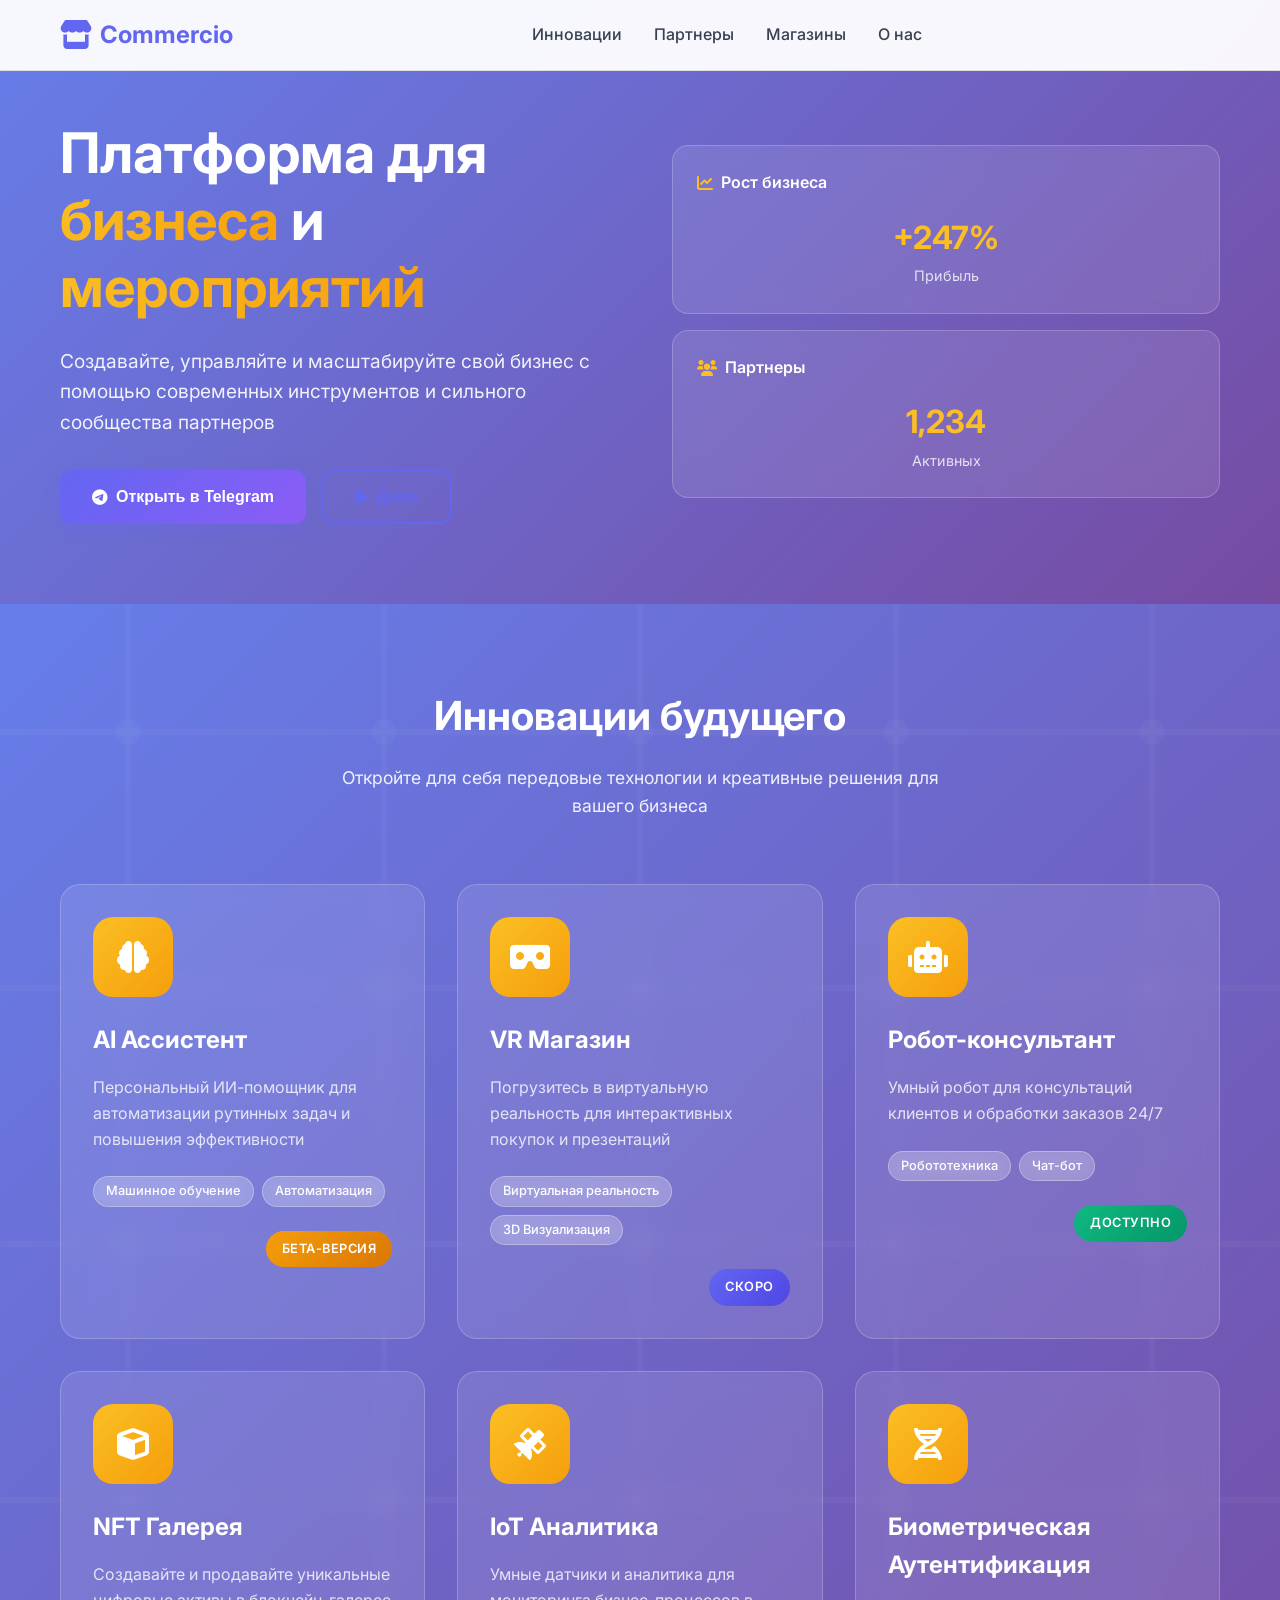
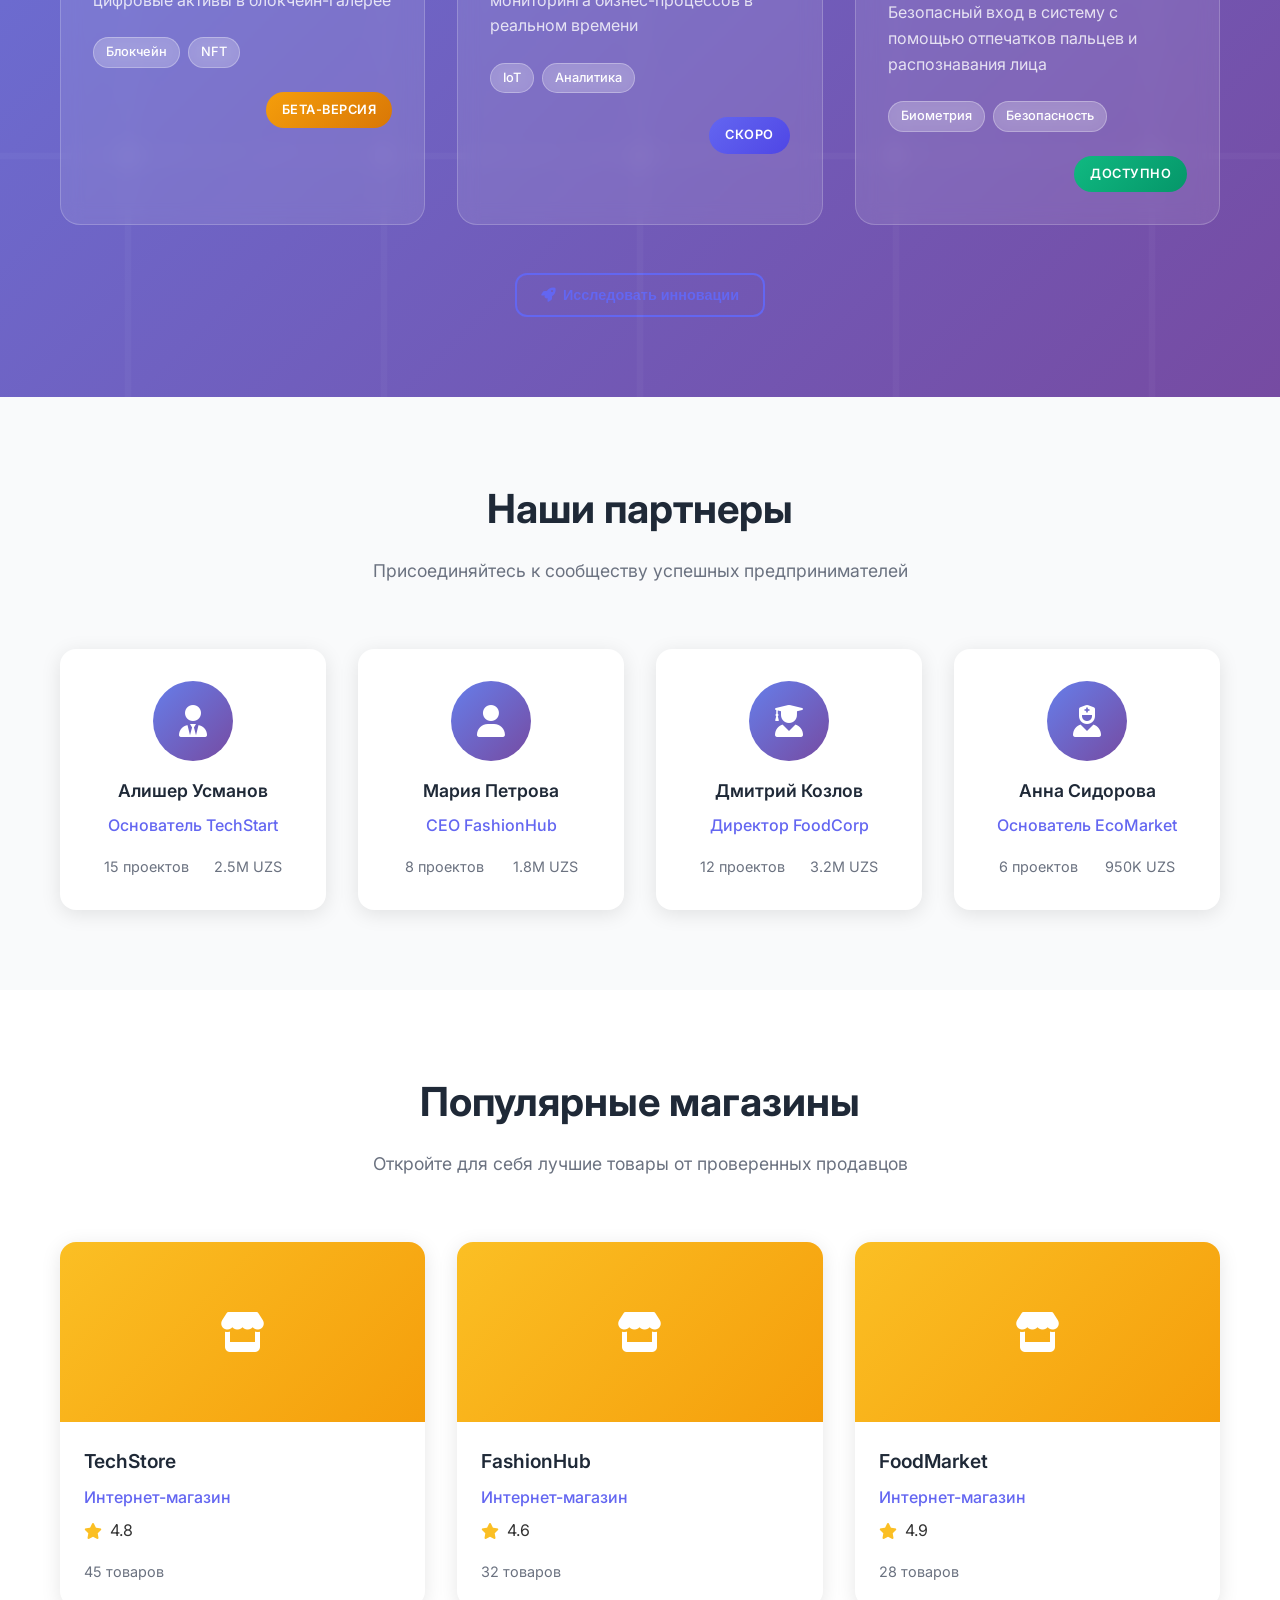
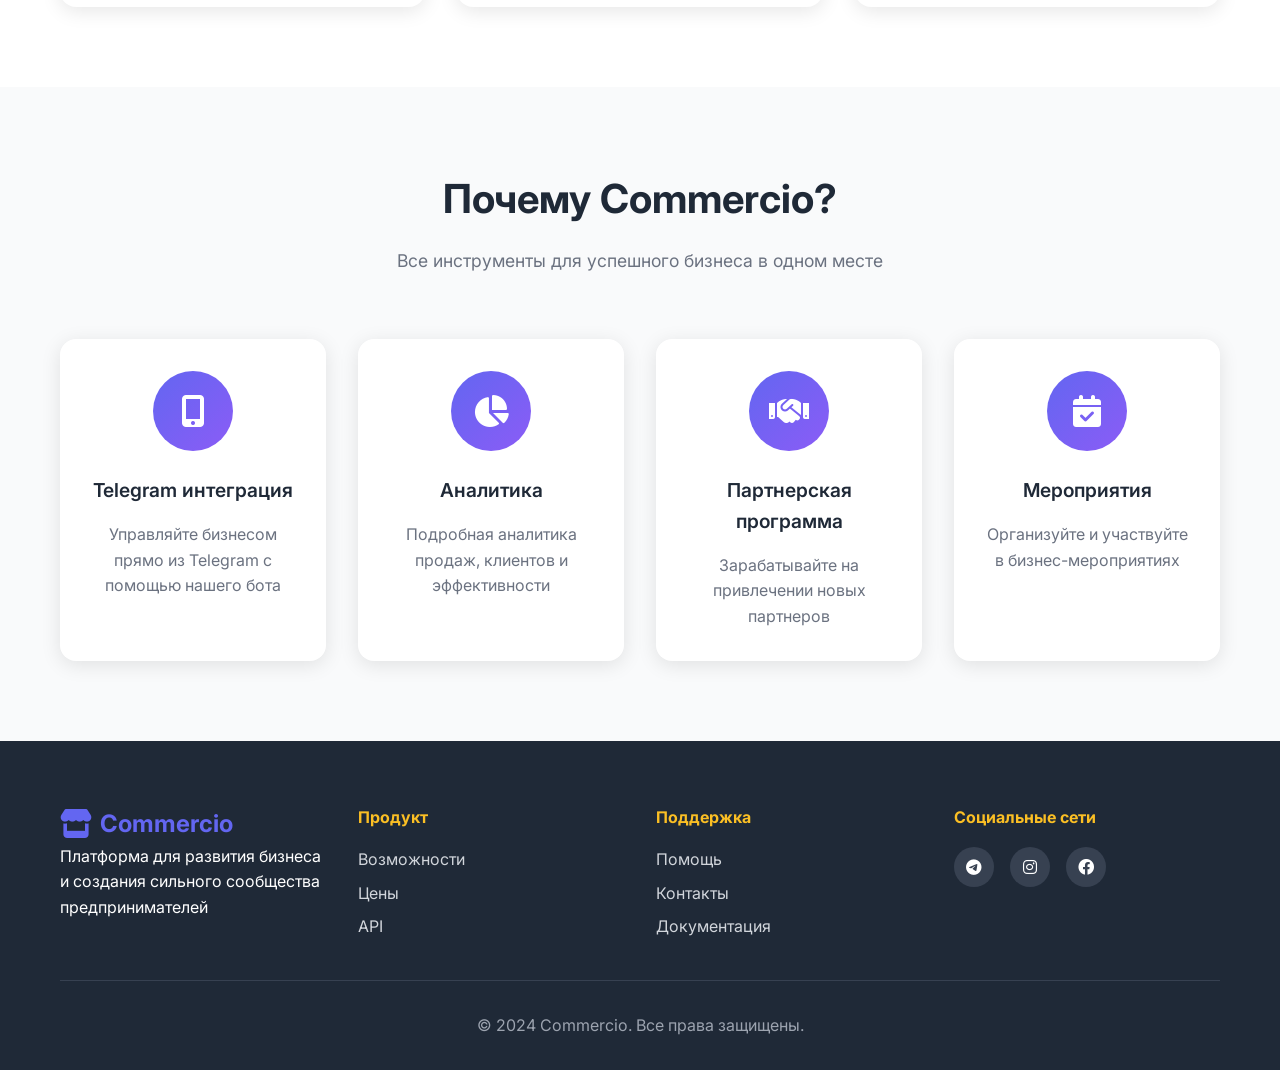
==== commit 3d96a96b: "Replace Events with Innovations section - add futuristic tech features" ====
--- a/index.html
+++ b/index.html
@@ -17,8 +17,11 @@
                     <i class="fas fa-store"></i>
                     <span>Commercio</span>
                 </div>
-                <nav class="nav">
-                    <a href="#events" class="nav-link">Мероприятия</a>
+                <button class="mobile-menu-toggle" id="mobile-menu-toggle">
+                    <i class="fas fa-bars"></i>
+                </button>
+                <nav class="nav" id="nav-menu">
+                    <a href="#innovations" class="nav-link">Инновации</a>
                     <a href="#partners" class="nav-link">Партнеры</a>
                     <a href="#shops" class="nav-link">Магазины</a>
                     <a href="#about" class="nav-link">О нас</a>
@@ -82,20 +85,108 @@
         </div>
     </section>
 
-    <!-- Events Section -->
-    <section class="events" id="events">
+    <!-- Innovations Section -->
+    <section class="innovations" id="innovations">
         <div class="container">
             <div class="section-header">
-                <h2 class="section-title">Ближайшие мероприятия</h2>
-                <p class="section-description">Присоединяйтесь к нашим событиям и развивайте свой бизнес</p>
-            </div>
-            <div class="events-grid" id="events-grid">
-                <!-- Events will be loaded here -->
+                <h2 class="section-title">Инновации будущего</h2>
+                <p class="section-description">Откройте для себя передовые технологии и креативные решения для вашего бизнеса</p>
+            </div>
+            <div class="innovations-grid" id="innovations-grid">
+                <div class="innovation-card">
+                    <div class="innovation-icon">
+                        <i class="fas fa-brain"></i>
+                    </div>
+                    <h3 class="innovation-title">AI Ассистент</h3>
+                    <p class="innovation-description">Персональный ИИ-помощник для автоматизации рутинных задач и повышения эффективности</p>
+                    <div class="innovation-features">
+                        <span class="feature-tag">Машинное обучение</span>
+                        <span class="feature-tag">Автоматизация</span>
+                    </div>
+                    <div class="innovation-status">
+                        <span class="status-badge beta">Бета-версия</span>
+                    </div>
+                </div>
+                
+                <div class="innovation-card">
+                    <div class="innovation-icon">
+                        <i class="fas fa-vr-cardboard"></i>
+                    </div>
+                    <h3 class="innovation-title">VR Магазин</h3>
+                    <p class="innovation-description">Погрузитесь в виртуальную реальность для интерактивных покупок и презентаций</p>
+                    <div class="innovation-features">
+                        <span class="feature-tag">Виртуальная реальность</span>
+                        <span class="feature-tag">3D Визуализация</span>
+                    </div>
+                    <div class="innovation-status">
+                        <span class="status-badge coming-soon">Скоро</span>
+                    </div>
+                </div>
+                
+                <div class="innovation-card">
+                    <div class="innovation-icon">
+                        <i class="fas fa-robot"></i>
+                    </div>
+                    <h3 class="innovation-title">Робот-консультант</h3>
+                    <p class="innovation-description">Умный робот для консультаций клиентов и обработки заказов 24/7</p>
+                    <div class="innovation-features">
+                        <span class="feature-tag">Робототехника</span>
+                        <span class="feature-tag">Чат-бот</span>
+                    </div>
+                    <div class="innovation-status">
+                        <span class="status-badge live">Доступно</span>
+                    </div>
+                </div>
+                
+                <div class="innovation-card">
+                    <div class="innovation-icon">
+                        <i class="fas fa-cube"></i>
+                    </div>
+                    <h3 class="innovation-title">NFT Галерея</h3>
+                    <p class="innovation-description">Создавайте и продавайте уникальные цифровые активы в блокчейн-галерее</p>
+                    <div class="innovation-features">
+                        <span class="feature-tag">Блокчейн</span>
+                        <span class="feature-tag">NFT</span>
+                    </div>
+                    <div class="innovation-status">
+                        <span class="status-badge beta">Бета-версия</span>
+                    </div>
+                </div>
+                
+                <div class="innovation-card">
+                    <div class="innovation-icon">
+                        <i class="fas fa-satellite"></i>
+                    </div>
+                    <h3 class="innovation-title">IoT Аналитика</h3>
+                    <p class="innovation-description">Умные датчики и аналитика для мониторинга бизнес-процессов в реальном времени</p>
+                    <div class="innovation-features">
+                        <span class="feature-tag">IoT</span>
+                        <span class="feature-tag">Аналитика</span>
+                    </div>
+                    <div class="innovation-status">
+                        <span class="status-badge coming-soon">Скоро</span>
+                    </div>
+                </div>
+                
+                <div class="innovation-card">
+                    <div class="innovation-icon">
+                        <i class="fas fa-dna"></i>
+                    </div>
+                    <h3 class="innovation-title">Биометрическая Аутентификация</h3>
+                    <p class="innovation-description">Безопасный вход в систему с помощью отпечатков пальцев и распознавания лица</p>
+                    <div class="innovation-features">
+                        <span class="feature-tag">Биометрия</span>
+                        <span class="feature-tag">Безопасность</span>
+                    </div>
+                    <div class="innovation-status">
+                        <span class="status-badge live">Доступно</span>
+                    </div>
+                </div>
             </div>
             <div class="section-actions">
-                <button class="btn btn-outline" id="view-all-events">
-                    <i class="fas fa-calendar"></i>
-                    Все мероприятия
+                <button class="btn btn-outline" id="explore-innovations">
+                    <i class="fas fa-rocket"></i>
+                    Исследовать инновации
                 </button>
             </div>
         </div>
--- a/style.css
+++ b/style.css
@@ -274,7 +274,172 @@
     margin-top: 3rem;
 }
 
-/* Events Section */
+/* Innovations Section */
+.innovations {
+    background: linear-gradient(135deg, #667eea 0%, #764ba2 100%);
+    color: white;
+    position: relative;
+    overflow: hidden;
+}
+
+.innovations::before {
+    content: '';
+    position: absolute;
+    top: 0;
+    left: 0;
+    right: 0;
+    bottom: 0;
+    background: url('data:image/svg+xml,<svg xmlns="http://www.w3.org/2000/svg" viewBox="0 0 100 100"><defs><pattern id="circuit" width="20" height="20" patternUnits="userSpaceOnUse"><circle cx="10" cy="10" r="1" fill="white" opacity="0.1"/><path d="M10 0 L10 20 M0 10 L20 10" stroke="white" stroke-width="0.5" opacity="0.1"/></pattern></defs><rect width="100" height="100" fill="url(%23circuit)"/></svg>');
+    opacity: 0.3;
+}
+
+.innovations .section-header {
+    position: relative;
+    z-index: 1;
+}
+
+.innovations .section-title {
+    color: white;
+}
+
+.innovations .section-description {
+    color: rgba(255, 255, 255, 0.9);
+}
+
+.innovations-grid {
+    display: grid;
+    grid-template-columns: repeat(auto-fill, minmax(350px, 1fr));
+    gap: 2rem;
+    margin-top: 3rem;
+    position: relative;
+    z-index: 1;
+}
+
+.innovation-card {
+    background: rgba(255, 255, 255, 0.1);
+    backdrop-filter: blur(10px);
+    border-radius: 20px;
+    padding: 2rem;
+    border: 1px solid rgba(255, 255, 255, 0.2);
+    transition: all 0.3s ease;
+    position: relative;
+    overflow: hidden;
+}
+
+.innovation-card::before {
+    content: '';
+    position: absolute;
+    top: 0;
+    left: -100%;
+    width: 100%;
+    height: 100%;
+    background: linear-gradient(90deg, transparent, rgba(255, 255, 255, 0.1), transparent);
+    transition: left 0.5s ease;
+}
+
+.innovation-card:hover::before {
+    left: 100%;
+}
+
+.innovation-card:hover {
+    transform: translateY(-10px);
+    box-shadow: 0 20px 40px rgba(0, 0, 0, 0.2);
+    border-color: rgba(255, 255, 255, 0.4);
+}
+
+.innovation-icon {
+    width: 80px;
+    height: 80px;
+    background: linear-gradient(135deg, #fbbf24, #f59e0b);
+    border-radius: 20px;
+    display: flex;
+    align-items: center;
+    justify-content: center;
+    margin-bottom: 1.5rem;
+    font-size: 2rem;
+    color: white;
+    position: relative;
+}
+
+.innovation-icon::after {
+    content: '';
+    position: absolute;
+    top: -2px;
+    left: -2px;
+    right: -2px;
+    bottom: -2px;
+    background: linear-gradient(135deg, #fbbf24, #f59e0b, #6366f1);
+    border-radius: 22px;
+    z-index: -1;
+    opacity: 0;
+    transition: opacity 0.3s ease;
+}
+
+.innovation-card:hover .innovation-icon::after {
+    opacity: 1;
+}
+
+.innovation-title {
+    font-size: 1.5rem;
+    font-weight: 700;
+    margin-bottom: 1rem;
+    color: white;
+}
+
+.innovation-description {
+    color: rgba(255, 255, 255, 0.8);
+    margin-bottom: 1.5rem;
+    line-height: 1.6;
+}
+
+.innovation-features {
+    display: flex;
+    flex-wrap: wrap;
+    gap: 0.5rem;
+    margin-bottom: 1.5rem;
+}
+
+.feature-tag {
+    background: rgba(255, 255, 255, 0.2);
+    color: white;
+    padding: 0.25rem 0.75rem;
+    border-radius: 20px;
+    font-size: 0.8rem;
+    font-weight: 500;
+    backdrop-filter: blur(10px);
+    border: 1px solid rgba(255, 255, 255, 0.3);
+}
+
+.innovation-status {
+    display: flex;
+    justify-content: flex-end;
+}
+
+.status-badge {
+    padding: 0.5rem 1rem;
+    border-radius: 20px;
+    font-size: 0.8rem;
+    font-weight: 600;
+    text-transform: uppercase;
+    letter-spacing: 0.5px;
+}
+
+.status-badge.live {
+    background: linear-gradient(135deg, #10b981, #059669);
+    color: white;
+}
+
+.status-badge.beta {
+    background: linear-gradient(135deg, #f59e0b, #d97706);
+    color: white;
+}
+
+.status-badge.coming-soon {
+    background: linear-gradient(135deg, #6366f1, #4f46e5);
+    color: white;
+}
+
+/* Events Section (kept for compatibility) */
 .events {
     background: white;
 }
@@ -661,67 +826,396 @@
     box-shadow: 0 0 0 3px rgba(99, 102, 241, 0.1);
 }
 
+/* Mobile Menu Toggle */
+.mobile-menu-toggle {
+    display: none;
+    background: none;
+    border: none;
+    font-size: 1.5rem;
+    color: #374151;
+    cursor: pointer;
+    padding: 0.5rem;
+    border-radius: 8px;
+    transition: background 0.3s;
+}
+
+.mobile-menu-toggle:hover {
+    background: #f3f4f6;
+}
+
 /* Responsive Design */
 @media (max-width: 768px) {
+    .container {
+        padding: 0 1rem;
+    }
+    
+    .header {
+        padding: 0.75rem 0;
+    }
+    
     .header-content {
+        flex-direction: row;
+        justify-content: space-between;
+        align-items: center;
+        gap: 0;
+    }
+    
+    .logo {
+        font-size: 1.4rem;
+    }
+    
+    .nav {
+        display: none;
+        position: absolute;
+        top: 100%;
+        left: 0;
+        right: 0;
+        background: white;
         flex-direction: column;
-        gap: 1rem;
-    }
-    
-    .nav {
-        gap: 1rem;
+        padding: 1rem;
+        box-shadow: 0 4px 20px rgba(0, 0, 0, 0.1);
+        border-radius: 0 0 12px 12px;
+        z-index: 1001;
+    }
+    
+    .nav.active {
+        display: flex;
+    }
+    
+    .nav-link {
+        padding: 0.75rem 1rem;
+        border-radius: 8px;
+        transition: background 0.3s;
+        display: block;
+    }
+    
+    .nav-link:hover {
+        background: #f3f4f6;
+    }
+    
+    .nav-link::after {
+        display: none;
+    }
+    
+    .mobile-menu-toggle {
+        display: block;
+    }
+    
+    .header-actions {
+        display: none;
+    }
+    
+    .hero {
+        padding: 8rem 0 4rem;
+        min-height: 100vh;
+        display: flex;
+        align-items: center;
     }
     
     .hero-content {
         grid-template-columns: 1fr;
         gap: 2rem;
         text-align: center;
+        padding: 0 1rem;
     }
     
     .hero-title {
         font-size: 2.5rem;
+        line-height: 1.2;
+        margin-bottom: 1.5rem;
+    }
+    
+    .hero-description {
+        font-size: 1.1rem;
+        line-height: 1.6;
+        margin-bottom: 2rem;
     }
     
     .hero-actions {
+        flex-direction: column;
+        gap: 1rem;
+        width: 100%;
+        max-width: 300px;
+        margin: 0 auto;
         justify-content: center;
+    }
+    
+    .btn {
+        width: 100%;
+        padding: 1rem 2rem;
+        font-size: 1rem;
+        border-radius: 12px;
+        justify-content: center;
+    }
+    
+    .btn-large {
+        padding: 1.25rem 2rem;
+        font-size: 1.1rem;
+    }
+    
+    .hero-visual {
+        order: -1;
+    }
+    
+    .hero-card {
+        padding: 1.5rem;
+        margin-bottom: 1rem;
+    }
+    
+    .stat-number {
+        font-size: 1.5rem;
+    }
+    
+    .stat-label {
+        font-size: 0.8rem;
+    }
+    
+    section {
+        padding: 4rem 0;
     }
     
     .section-title {
         font-size: 2rem;
-    }
-    
+        margin-bottom: 1rem;
+    }
+    
+    .section-description {
+        font-size: 1rem;
+        margin-bottom: 2rem;
+    }
+    
+    .features-grid,
     .events-grid,
     .partners-grid,
     .shops-grid,
-    .features-grid {
+    .innovations-grid {
         grid-template-columns: 1fr;
+        gap: 2rem;
+    }
+    
+    .feature-card {
+        padding: 2rem;
+        border-radius: 16px;
+        text-align: center;
+    }
+    
+    .feature-card i {
+        font-size: 3rem;
+        margin-bottom: 1.5rem;
+    }
+    
+    .feature-card h3 {
+        font-size: 1.5rem;
+        margin-bottom: 1rem;
+    }
+    
+    .innovation-card {
+        padding: 1.5rem;
+        border-radius: 16px;
+    }
+    
+    .innovation-icon {
+        width: 60px;
+        height: 60px;
+        font-size: 1.5rem;
+        margin-bottom: 1rem;
+    }
+    
+    .innovation-title {
+        font-size: 1.25rem;
+        margin-bottom: 0.75rem;
+    }
+    
+    .event-card {
+        border-radius: 16px;
+        overflow: hidden;
+    }
+    
+    .event-card img {
+        height: 200px;
+    }
+    
+    .event-content {
+        padding: 1.5rem;
+    }
+    
+    .event-title {
+        font-size: 1.25rem;
+        margin-bottom: 0.75rem;
+    }
+    
+    .partner-card {
+        padding: 2rem;
+        border-radius: 16px;
+        text-align: center;
+    }
+    
+    .partner-avatar {
+        width: 80px;
+        height: 80px;
+        margin-bottom: 1.5rem;
+    }
+    
+    .shop-card {
+        border-radius: 16px;
+        overflow: hidden;
+    }
+    
+    .shop-image {
+        height: 180px;
+    }
+    
+    .shop-content {
+        padding: 1.5rem;
+    }
+    
+    .footer {
+        padding: 3rem 0 2rem;
     }
     
     .footer-content {
         grid-template-columns: 1fr;
+        gap: 2rem;
         text-align: center;
     }
-}
-
+    
+    .footer-section h4 {
+        margin-bottom: 1rem;
+    }
+    
+    .footer-section ul {
+        gap: 0.5rem;
+    }
+    
+    .footer-section ul li {
+        padding: 0.5rem 0;
+    }
+    
+    .footer-bottom {
+        margin-top: 2rem;
+        padding-top: 2rem;
+        text-align: center;
+    }
+    
+    /* Modal improvements */
+    .modal-content {
+        width: 95%;
+        max-width: 400px;
+        margin: 2rem auto;
+        border-radius: 16px;
+        padding: 2rem;
+    }
+    
+    .modal-content h2 {
+        font-size: 1.5rem;
+        margin-bottom: 1.5rem;
+    }
+    
+    .form-group input,
+    .form-group select {
+        padding: 1rem;
+        font-size: 1rem;
+        border-radius: 12px;
+    }
+    
+    /* Card improvements */
+    .card {
+        border-radius: 16px;
+        padding: 1.5rem;
+    }
+    
+    /* Button improvements */
+    .btn-outline {
+        border-width: 2px;
+    }
+}
+
+/* Small mobile devices */
 @media (max-width: 480px) {
     .container {
-        padding: 0 15px;
+        padding: 0 0.75rem;
     }
     
     .hero {
-        padding: 100px 0 60px;
+        padding: 6rem 0 3rem;
     }
     
     .hero-title {
         font-size: 2rem;
     }
     
+    .hero-description {
+        font-size: 1rem;
+    }
+    
+    .btn {
+        padding: 0.875rem 1.5rem;
+        font-size: 0.95rem;
+    }
+    
     .btn-large {
-        padding: 0.75rem 1.5rem;
+        padding: 1rem 1.5rem;
+        font-size: 1rem;
+    }
+    
+    .feature-card {
+        padding: 1.5rem;
+    }
+    
+    .event-card img {
+        height: 180px;
+    }
+    
+    .event-content {
+        padding: 1.25rem;
+    }
+    
+    .partner-card {
+        padding: 1.5rem;
+    }
+    
+    .shop-card {
+        margin-bottom: 1rem;
+    }
+    
+    .modal-content {
+        width: 98%;
+        margin: 1rem auto;
+        padding: 1.5rem;
+    }
+    
+    .section-title {
+        font-size: 1.75rem;
+    }
+    
+    section {
+        padding: 3rem 0;
+    }
+}
+
+/* Extra small devices */
+@media (max-width: 360px) {
+    .container {
+        padding: 0 0.5rem;
+    }
+    
+    .hero-title {
+        font-size: 1.75rem;
+    }
+    
+    .btn {
+        padding: 0.75rem 1.25rem;
         font-size: 0.9rem;
     }
     
-    section {
-        padding: 60px 0;
+    .feature-card,
+    .event-content,
+    .partner-card,
+    .shop-content {
+        padding: 1rem;
+    }
+    
+    .modal-content {
+        padding: 1rem;
     }
 } 
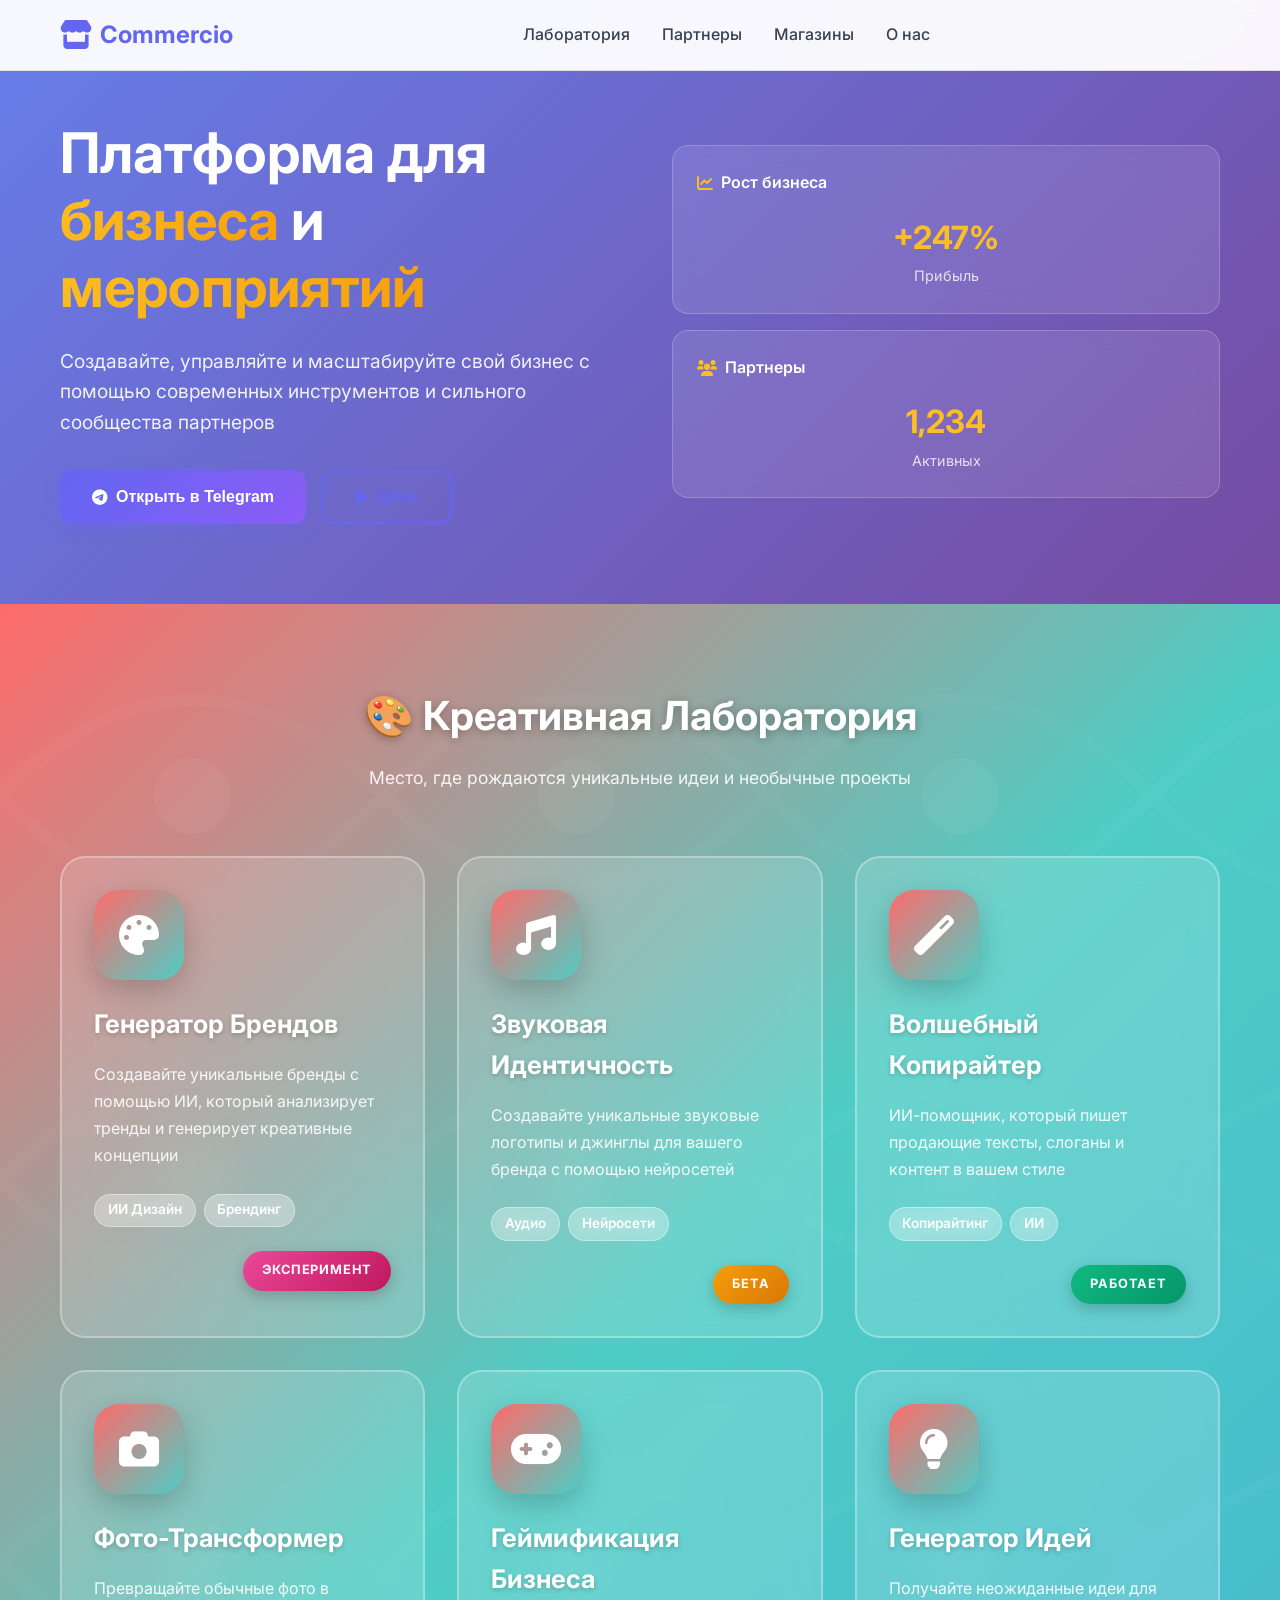
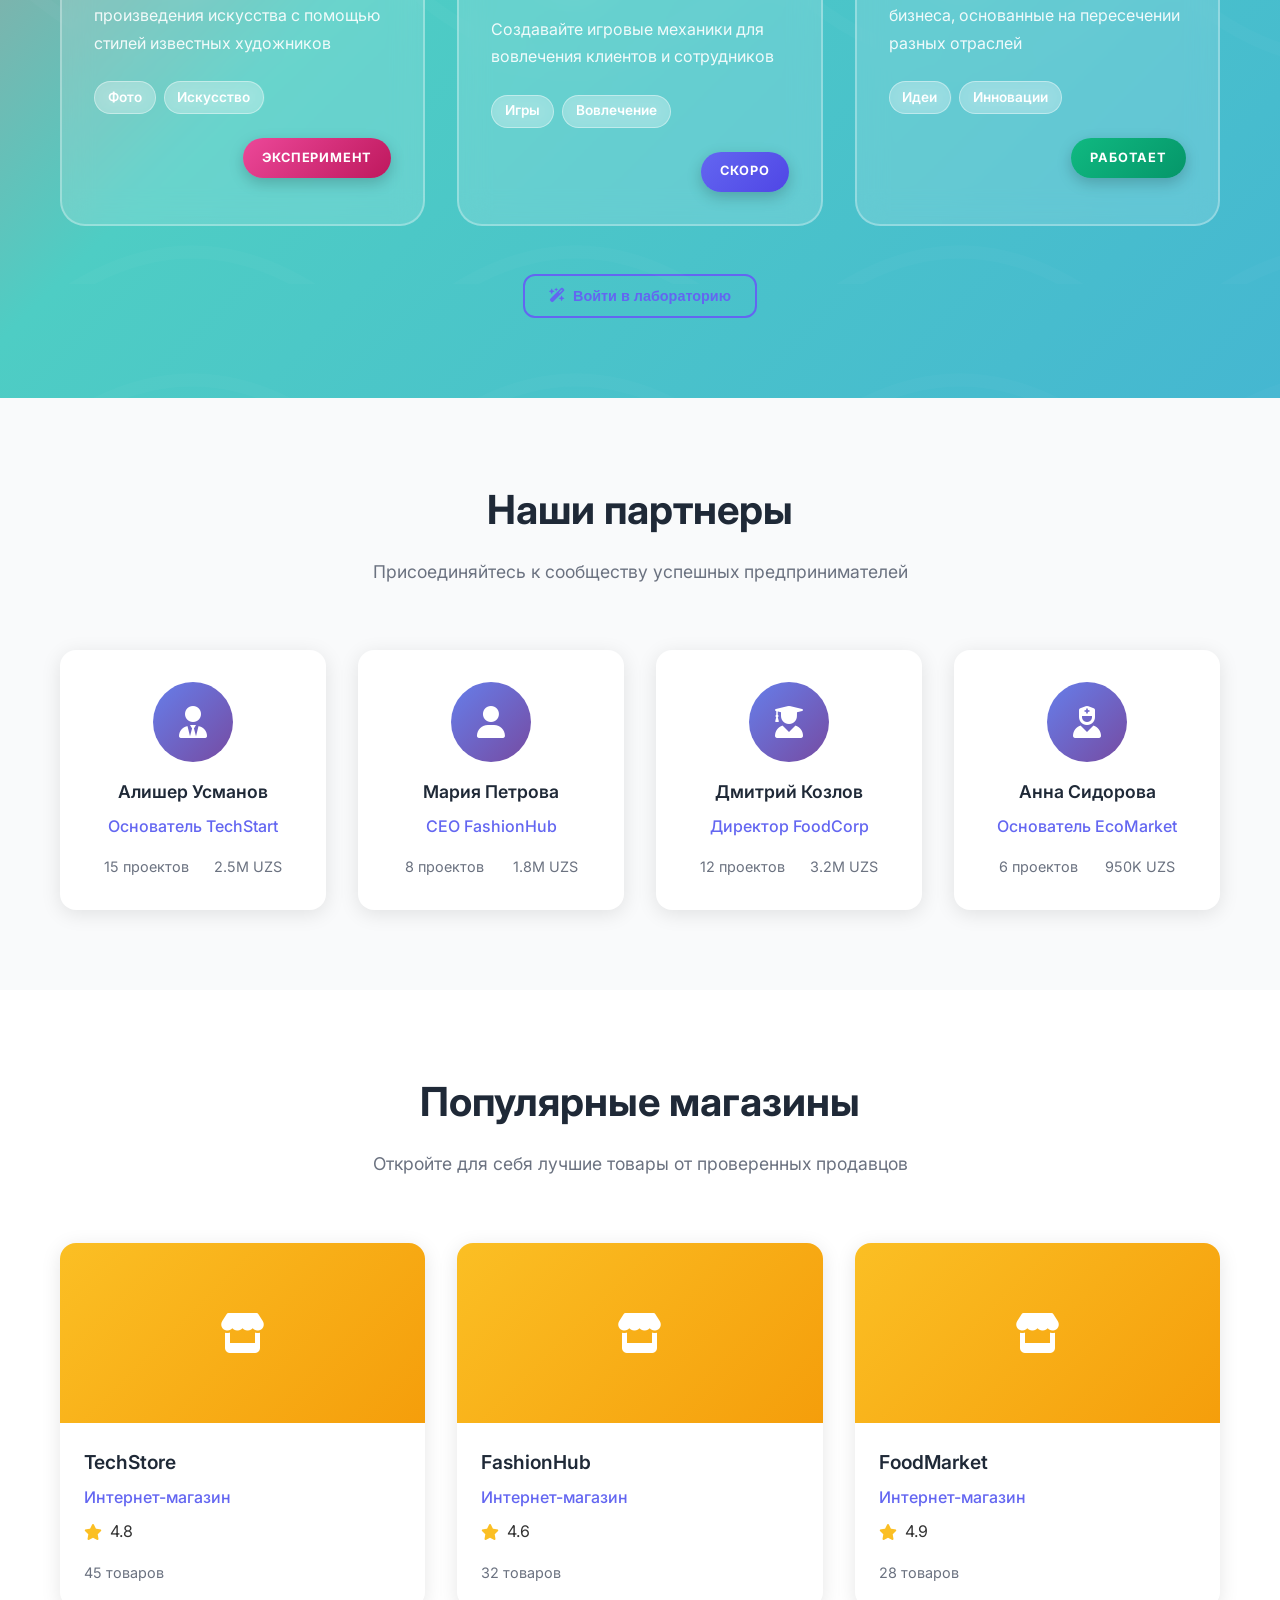
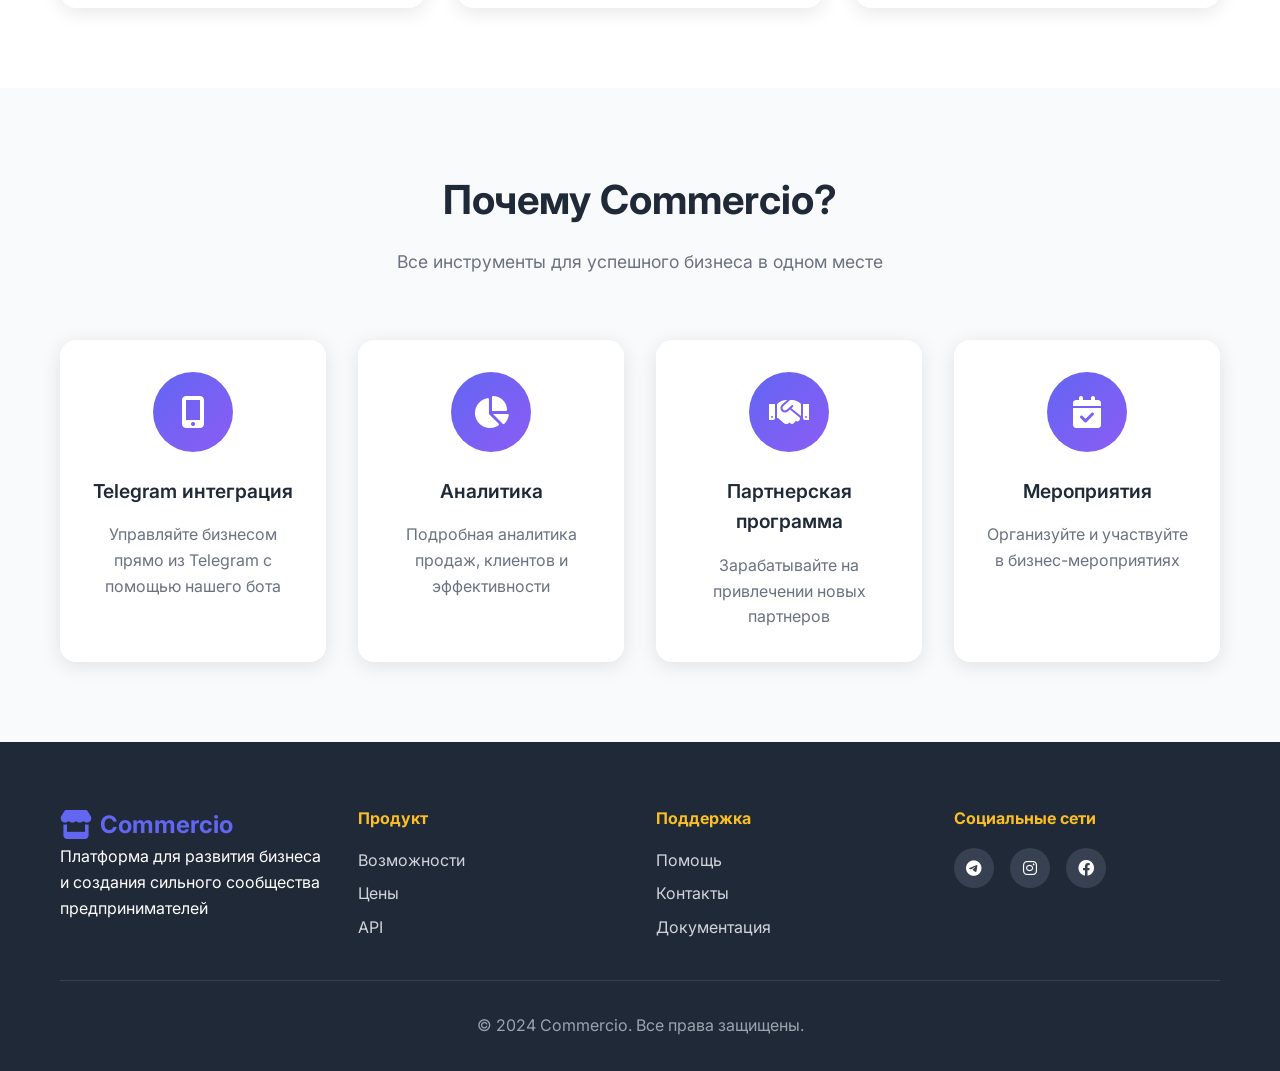
==== commit f3be3ad1: "Transform Innovations into Creative Lab with artistic and creative projects" ====
--- a/index.html
+++ b/index.html
@@ -21,7 +21,7 @@
                     <i class="fas fa-bars"></i>
                 </button>
                 <nav class="nav" id="nav-menu">
-                    <a href="#innovations" class="nav-link">Инновации</a>
+                    <a href="#creative-lab" class="nav-link">Лаборатория</a>
                     <a href="#partners" class="nav-link">Партнеры</a>
                     <a href="#shops" class="nav-link">Магазины</a>
                     <a href="#about" class="nav-link">О нас</a>
@@ -85,108 +85,108 @@
         </div>
     </section>
 
-    <!-- Innovations Section -->
-    <section class="innovations" id="innovations">
+    <!-- Creative Lab Section -->
+    <section class="creative-lab" id="creative-lab">
         <div class="container">
             <div class="section-header">
-                <h2 class="section-title">Инновации будущего</h2>
-                <p class="section-description">Откройте для себя передовые технологии и креативные решения для вашего бизнеса</p>
-            </div>
-            <div class="innovations-grid" id="innovations-grid">
-                <div class="innovation-card">
-                    <div class="innovation-icon">
-                        <i class="fas fa-brain"></i>
-                    </div>
-                    <h3 class="innovation-title">AI Ассистент</h3>
-                    <p class="innovation-description">Персональный ИИ-помощник для автоматизации рутинных задач и повышения эффективности</p>
-                    <div class="innovation-features">
-                        <span class="feature-tag">Машинное обучение</span>
-                        <span class="feature-tag">Автоматизация</span>
-                    </div>
-                    <div class="innovation-status">
-                        <span class="status-badge beta">Бета-версия</span>
-                    </div>
-                </div>
-                
-                <div class="innovation-card">
-                    <div class="innovation-icon">
-                        <i class="fas fa-vr-cardboard"></i>
-                    </div>
-                    <h3 class="innovation-title">VR Магазин</h3>
-                    <p class="innovation-description">Погрузитесь в виртуальную реальность для интерактивных покупок и презентаций</p>
-                    <div class="innovation-features">
-                        <span class="feature-tag">Виртуальная реальность</span>
-                        <span class="feature-tag">3D Визуализация</span>
-                    </div>
-                    <div class="innovation-status">
+                <h2 class="section-title">🎨 Креативная Лаборатория</h2>
+                <p class="section-description">Место, где рождаются уникальные идеи и необычные проекты</p>
+            </div>
+            <div class="creative-grid" id="creative-grid">
+                <div class="creative-card">
+                    <div class="creative-icon">
+                        <i class="fas fa-palette"></i>
+                    </div>
+                    <h3 class="creative-title">Генератор Брендов</h3>
+                    <p class="creative-description">Создавайте уникальные бренды с помощью ИИ, который анализирует тренды и генерирует креативные концепции</p>
+                    <div class="creative-features">
+                        <span class="feature-tag">ИИ Дизайн</span>
+                        <span class="feature-tag">Брендинг</span>
+                    </div>
+                    <div class="creative-status">
+                        <span class="status-badge experimental">Эксперимент</span>
+                    </div>
+                </div>
+                
+                <div class="creative-card">
+                    <div class="creative-icon">
+                        <i class="fas fa-music"></i>
+                    </div>
+                    <h3 class="creative-title">Звуковая Идентичность</h3>
+                    <p class="creative-description">Создавайте уникальные звуковые логотипы и джинглы для вашего бренда с помощью нейросетей</p>
+                    <div class="creative-features">
+                        <span class="feature-tag">Аудио</span>
+                        <span class="feature-tag">Нейросети</span>
+                    </div>
+                    <div class="creative-status">
+                        <span class="status-badge beta">Бета</span>
+                    </div>
+                </div>
+                
+                <div class="creative-card">
+                    <div class="creative-icon">
+                        <i class="fas fa-magic"></i>
+                    </div>
+                    <h3 class="creative-title">Волшебный Копирайтер</h3>
+                    <p class="creative-description">ИИ-помощник, который пишет продающие тексты, слоганы и контент в вашем стиле</p>
+                    <div class="creative-features">
+                        <span class="feature-tag">Копирайтинг</span>
+                        <span class="feature-tag">ИИ</span>
+                    </div>
+                    <div class="creative-status">
+                        <span class="status-badge live">Работает</span>
+                    </div>
+                </div>
+                
+                <div class="creative-card">
+                    <div class="creative-icon">
+                        <i class="fas fa-camera"></i>
+                    </div>
+                    <h3 class="creative-title">Фото-Трансформер</h3>
+                    <p class="creative-description">Превращайте обычные фото в произведения искусства с помощью стилей известных художников</p>
+                    <div class="creative-features">
+                        <span class="feature-tag">Фото</span>
+                        <span class="feature-tag">Искусство</span>
+                    </div>
+                    <div class="creative-status">
+                        <span class="status-badge experimental">Эксперимент</span>
+                    </div>
+                </div>
+                
+                <div class="creative-card">
+                    <div class="creative-icon">
+                        <i class="fas fa-gamepad"></i>
+                    </div>
+                    <h3 class="creative-title">Геймификация Бизнеса</h3>
+                    <p class="creative-description">Создавайте игровые механики для вовлечения клиентов и сотрудников</p>
+                    <div class="creative-features">
+                        <span class="feature-tag">Игры</span>
+                        <span class="feature-tag">Вовлечение</span>
+                    </div>
+                    <div class="creative-status">
                         <span class="status-badge coming-soon">Скоро</span>
                     </div>
                 </div>
                 
-                <div class="innovation-card">
-                    <div class="innovation-icon">
-                        <i class="fas fa-robot"></i>
-                    </div>
-                    <h3 class="innovation-title">Робот-консультант</h3>
-                    <p class="innovation-description">Умный робот для консультаций клиентов и обработки заказов 24/7</p>
-                    <div class="innovation-features">
-                        <span class="feature-tag">Робототехника</span>
-                        <span class="feature-tag">Чат-бот</span>
-                    </div>
-                    <div class="innovation-status">
-                        <span class="status-badge live">Доступно</span>
-                    </div>
-                </div>
-                
-                <div class="innovation-card">
-                    <div class="innovation-icon">
-                        <i class="fas fa-cube"></i>
-                    </div>
-                    <h3 class="innovation-title">NFT Галерея</h3>
-                    <p class="innovation-description">Создавайте и продавайте уникальные цифровые активы в блокчейн-галерее</p>
-                    <div class="innovation-features">
-                        <span class="feature-tag">Блокчейн</span>
-                        <span class="feature-tag">NFT</span>
-                    </div>
-                    <div class="innovation-status">
-                        <span class="status-badge beta">Бета-версия</span>
-                    </div>
-                </div>
-                
-                <div class="innovation-card">
-                    <div class="innovation-icon">
-                        <i class="fas fa-satellite"></i>
-                    </div>
-                    <h3 class="innovation-title">IoT Аналитика</h3>
-                    <p class="innovation-description">Умные датчики и аналитика для мониторинга бизнес-процессов в реальном времени</p>
-                    <div class="innovation-features">
-                        <span class="feature-tag">IoT</span>
-                        <span class="feature-tag">Аналитика</span>
-                    </div>
-                    <div class="innovation-status">
-                        <span class="status-badge coming-soon">Скоро</span>
-                    </div>
-                </div>
-                
-                <div class="innovation-card">
-                    <div class="innovation-icon">
-                        <i class="fas fa-dna"></i>
-                    </div>
-                    <h3 class="innovation-title">Биометрическая Аутентификация</h3>
-                    <p class="innovation-description">Безопасный вход в систему с помощью отпечатков пальцев и распознавания лица</p>
-                    <div class="innovation-features">
-                        <span class="feature-tag">Биометрия</span>
-                        <span class="feature-tag">Безопасность</span>
-                    </div>
-                    <div class="innovation-status">
-                        <span class="status-badge live">Доступно</span>
+                <div class="creative-card">
+                    <div class="creative-icon">
+                        <i class="fas fa-lightbulb"></i>
+                    </div>
+                    <h3 class="creative-title">Генератор Идей</h3>
+                    <p class="creative-description">Получайте неожиданные идеи для бизнеса, основанные на пересечении разных отраслей</p>
+                    <div class="creative-features">
+                        <span class="feature-tag">Идеи</span>
+                        <span class="feature-tag">Инновации</span>
+                    </div>
+                    <div class="creative-status">
+                        <span class="status-badge live">Работает</span>
                     </div>
                 </div>
             </div>
             <div class="section-actions">
-                <button class="btn btn-outline" id="explore-innovations">
-                    <i class="fas fa-rocket"></i>
-                    Исследовать инновации
+                <button class="btn btn-outline" id="explore-creative">
+                    <i class="fas fa-wand-magic-sparkles"></i>
+                    Войти в лабораторию
                 </button>
             </div>
         </div>
--- a/style.css
+++ b/style.css
@@ -274,39 +274,40 @@
     margin-top: 3rem;
 }
 
-/* Innovations Section */
-.innovations {
-    background: linear-gradient(135deg, #667eea 0%, #764ba2 100%);
+/* Creative Lab Section */
+.creative-lab {
+    background: linear-gradient(135deg, #ff6b6b 0%, #4ecdc4 50%, #45b7d1 100%);
     color: white;
     position: relative;
     overflow: hidden;
 }
 
-.innovations::before {
+.creative-lab::before {
     content: '';
     position: absolute;
     top: 0;
     left: 0;
     right: 0;
     bottom: 0;
-    background: url('data:image/svg+xml,<svg xmlns="http://www.w3.org/2000/svg" viewBox="0 0 100 100"><defs><pattern id="circuit" width="20" height="20" patternUnits="userSpaceOnUse"><circle cx="10" cy="10" r="1" fill="white" opacity="0.1"/><path d="M10 0 L10 20 M0 10 L20 10" stroke="white" stroke-width="0.5" opacity="0.1"/></pattern></defs><rect width="100" height="100" fill="url(%23circuit)"/></svg>');
-    opacity: 0.3;
-}
-
-.innovations .section-header {
+    background: url('data:image/svg+xml,<svg xmlns="http://www.w3.org/2000/svg" viewBox="0 0 100 100"><defs><pattern id="paint" width="30" height="30" patternUnits="userSpaceOnUse"><circle cx="15" cy="15" r="3" fill="white" opacity="0.1"/><path d="M0 15 Q15 0 30 15 Q15 30 0 15" fill="none" stroke="white" stroke-width="1" opacity="0.05"/></pattern></defs><rect width="100" height="100" fill="url(%23paint)"/></svg>');
+    opacity: 0.4;
+}
+
+.creative-lab .section-header {
     position: relative;
     z-index: 1;
 }
 
-.innovations .section-title {
-    color: white;
-}
-
-.innovations .section-description {
+.creative-lab .section-title {
+    color: white;
+    text-shadow: 0 2px 10px rgba(0, 0, 0, 0.3);
+}
+
+.creative-lab .section-description {
     color: rgba(255, 255, 255, 0.9);
 }
 
-.innovations-grid {
+.creative-grid {
     display: grid;
     grid-template-columns: repeat(auto-fill, minmax(350px, 1fr));
     gap: 2rem;
@@ -315,84 +316,92 @@
     z-index: 1;
 }
 
-.innovation-card {
-    background: rgba(255, 255, 255, 0.1);
-    backdrop-filter: blur(10px);
-    border-radius: 20px;
+.creative-card {
+    background: rgba(255, 255, 255, 0.15);
+    backdrop-filter: blur(15px);
+    border-radius: 25px;
     padding: 2rem;
-    border: 1px solid rgba(255, 255, 255, 0.2);
-    transition: all 0.3s ease;
+    border: 2px solid rgba(255, 255, 255, 0.3);
+    transition: all 0.4s ease;
     position: relative;
     overflow: hidden;
 }
 
-.innovation-card::before {
+.creative-card::before {
     content: '';
     position: absolute;
     top: 0;
     left: -100%;
     width: 100%;
     height: 100%;
-    background: linear-gradient(90deg, transparent, rgba(255, 255, 255, 0.1), transparent);
-    transition: left 0.5s ease;
-}
-
-.innovation-card:hover::before {
+    background: linear-gradient(90deg, transparent, rgba(255, 255, 255, 0.2), transparent);
+    transition: left 0.6s ease;
+}
+
+.creative-card:hover::before {
     left: 100%;
 }
 
-.innovation-card:hover {
-    transform: translateY(-10px);
-    box-shadow: 0 20px 40px rgba(0, 0, 0, 0.2);
-    border-color: rgba(255, 255, 255, 0.4);
-}
-
-.innovation-icon {
-    width: 80px;
-    height: 80px;
-    background: linear-gradient(135deg, #fbbf24, #f59e0b);
-    border-radius: 20px;
+.creative-card:hover {
+    transform: translateY(-15px) rotate(2deg);
+    box-shadow: 0 25px 50px rgba(0, 0, 0, 0.3);
+    border-color: rgba(255, 255, 255, 0.6);
+}
+
+.creative-icon {
+    width: 90px;
+    height: 90px;
+    background: linear-gradient(135deg, #ff6b6b, #4ecdc4);
+    border-radius: 25px;
     display: flex;
     align-items: center;
     justify-content: center;
     margin-bottom: 1.5rem;
-    font-size: 2rem;
+    font-size: 2.5rem;
     color: white;
     position: relative;
-}
-
-.innovation-icon::after {
+    box-shadow: 0 10px 30px rgba(0, 0, 0, 0.2);
+}
+
+.creative-icon::after {
     content: '';
     position: absolute;
-    top: -2px;
-    left: -2px;
-    right: -2px;
-    bottom: -2px;
-    background: linear-gradient(135deg, #fbbf24, #f59e0b, #6366f1);
-    border-radius: 22px;
+    top: -3px;
+    left: -3px;
+    right: -3px;
+    bottom: -3px;
+    background: linear-gradient(135deg, #ff6b6b, #4ecdc4, #45b7d1, #96ceb4);
+    border-radius: 28px;
     z-index: -1;
     opacity: 0;
-    transition: opacity 0.3s ease;
-}
-
-.innovation-card:hover .innovation-icon::after {
+    transition: opacity 0.4s ease;
+    animation: rainbow 3s linear infinite;
+}
+
+@keyframes rainbow {
+    0% { filter: hue-rotate(0deg); }
+    100% { filter: hue-rotate(360deg); }
+}
+
+.creative-card:hover .creative-icon::after {
     opacity: 1;
 }
 
-.innovation-title {
-    font-size: 1.5rem;
+.creative-title {
+    font-size: 1.6rem;
     font-weight: 700;
     margin-bottom: 1rem;
     color: white;
-}
-
-.innovation-description {
-    color: rgba(255, 255, 255, 0.8);
+    text-shadow: 0 2px 5px rgba(0, 0, 0, 0.2);
+}
+
+.creative-description {
+    color: rgba(255, 255, 255, 0.9);
     margin-bottom: 1.5rem;
-    line-height: 1.6;
-}
-
-.innovation-features {
+    line-height: 1.7;
+}
+
+.creative-features {
     display: flex;
     flex-wrap: wrap;
     gap: 0.5rem;
@@ -400,28 +409,35 @@
 }
 
 .feature-tag {
-    background: rgba(255, 255, 255, 0.2);
-    color: white;
-    padding: 0.25rem 0.75rem;
-    border-radius: 20px;
+    background: rgba(255, 255, 255, 0.25);
+    color: white;
+    padding: 0.3rem 0.8rem;
+    border-radius: 25px;
+    font-size: 0.85rem;
+    font-weight: 600;
+    backdrop-filter: blur(10px);
+    border: 1px solid rgba(255, 255, 255, 0.4);
+    transition: all 0.3s ease;
+}
+
+.feature-tag:hover {
+    background: rgba(255, 255, 255, 0.4);
+    transform: scale(1.05);
+}
+
+.creative-status {
+    display: flex;
+    justify-content: flex-end;
+}
+
+.status-badge {
+    padding: 0.6rem 1.2rem;
+    border-radius: 25px;
     font-size: 0.8rem;
-    font-weight: 500;
-    backdrop-filter: blur(10px);
-    border: 1px solid rgba(255, 255, 255, 0.3);
-}
-
-.innovation-status {
-    display: flex;
-    justify-content: flex-end;
-}
-
-.status-badge {
-    padding: 0.5rem 1rem;
-    border-radius: 20px;
-    font-size: 0.8rem;
-    font-weight: 600;
+    font-weight: 700;
     text-transform: uppercase;
-    letter-spacing: 0.5px;
+    letter-spacing: 0.8px;
+    box-shadow: 0 5px 15px rgba(0, 0, 0, 0.2);
 }
 
 .status-badge.live {
@@ -437,6 +453,17 @@
 .status-badge.coming-soon {
     background: linear-gradient(135deg, #6366f1, #4f46e5);
     color: white;
+}
+
+.status-badge.experimental {
+    background: linear-gradient(135deg, #ec4899, #be185d);
+    color: white;
+    animation: pulse 2s infinite;
+}
+
+@keyframes pulse {
+    0%, 100% { opacity: 1; }
+    50% { opacity: 0.7; }
 }
 
 /* Events Section (kept for compatibility) */
@@ -988,7 +1015,8 @@
     .events-grid,
     .partners-grid,
     .shops-grid,
-    .innovations-grid {
+    .innovations-grid,
+    .creative-grid {
         grid-template-columns: 1fr;
         gap: 2rem;
     }
@@ -1007,6 +1035,23 @@
     .feature-card h3 {
         font-size: 1.5rem;
         margin-bottom: 1rem;
+    }
+    
+    .creative-card {
+        padding: 1.5rem;
+        border-radius: 20px;
+    }
+    
+    .creative-icon {
+        width: 70px;
+        height: 70px;
+        font-size: 2rem;
+        margin-bottom: 1rem;
+    }
+    
+    .creative-title {
+        font-size: 1.3rem;
+        margin-bottom: 0.75rem;
     }
     
     .innovation-card {
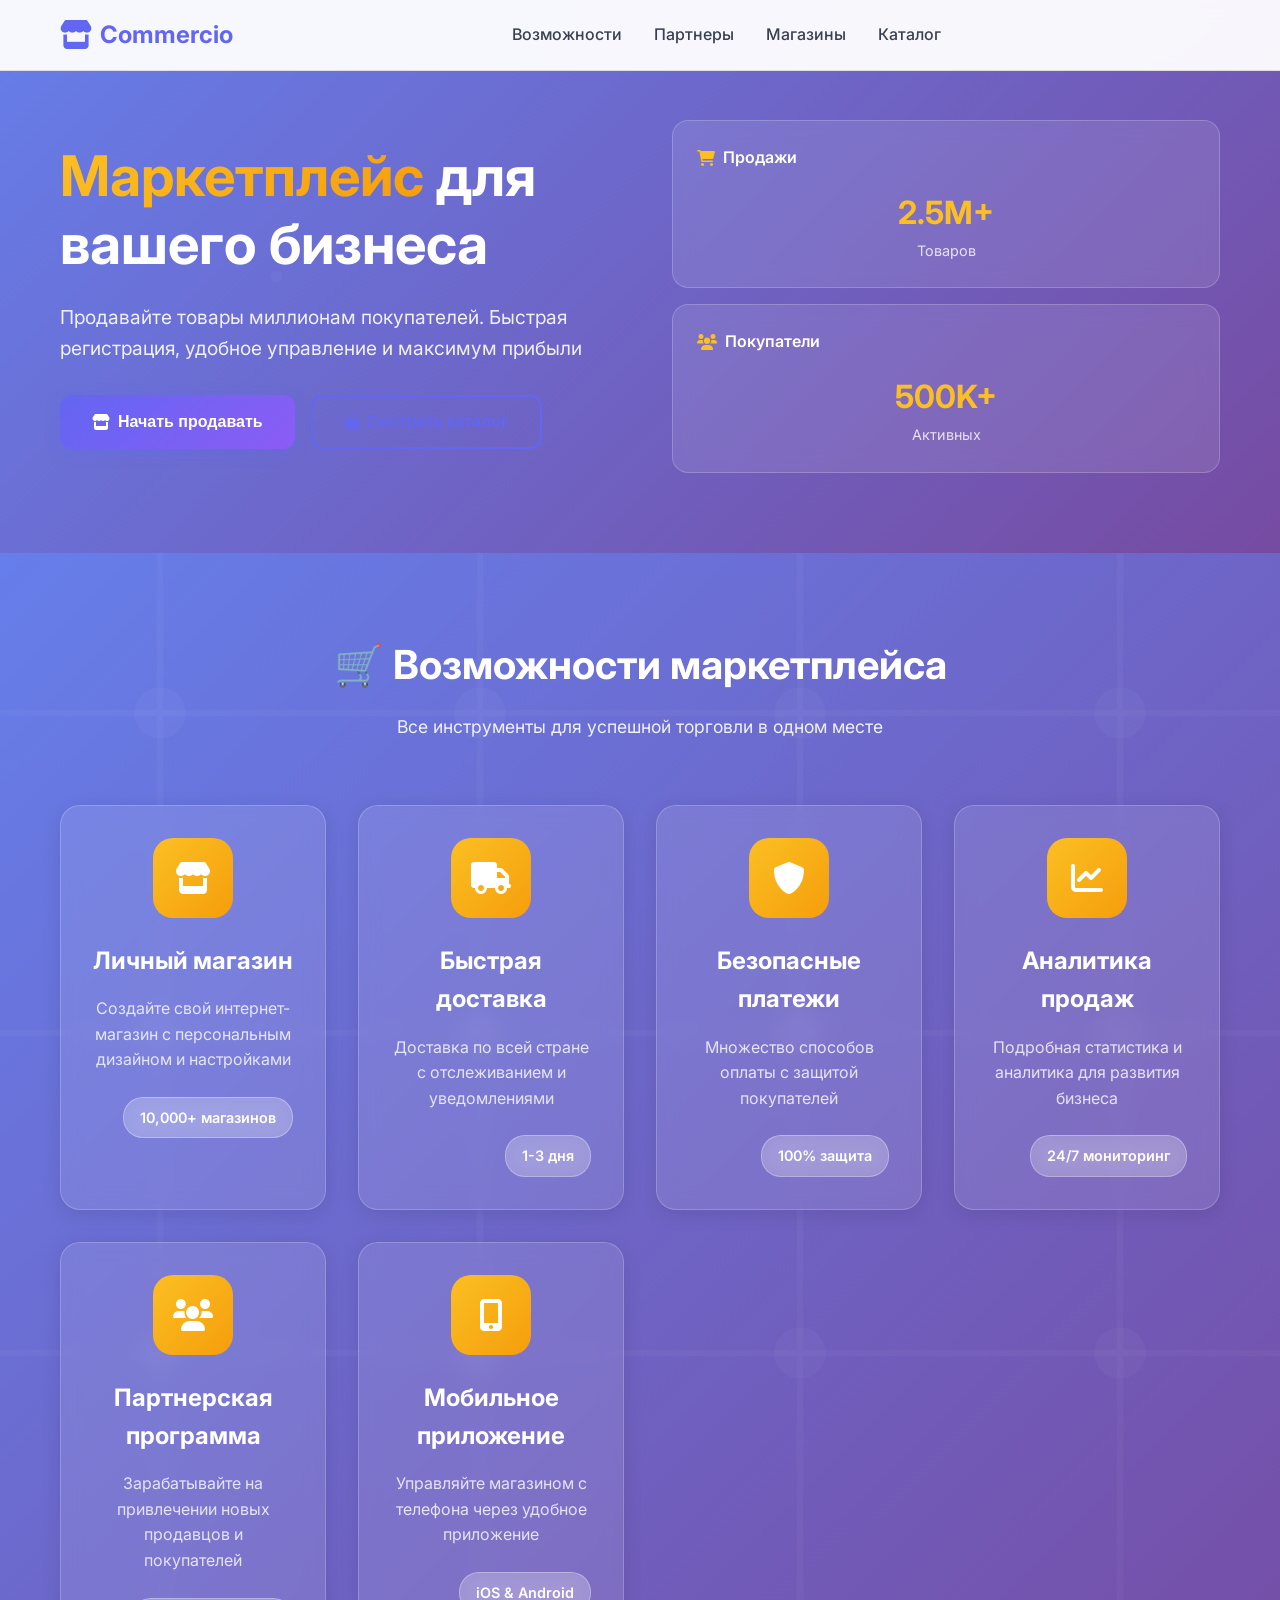
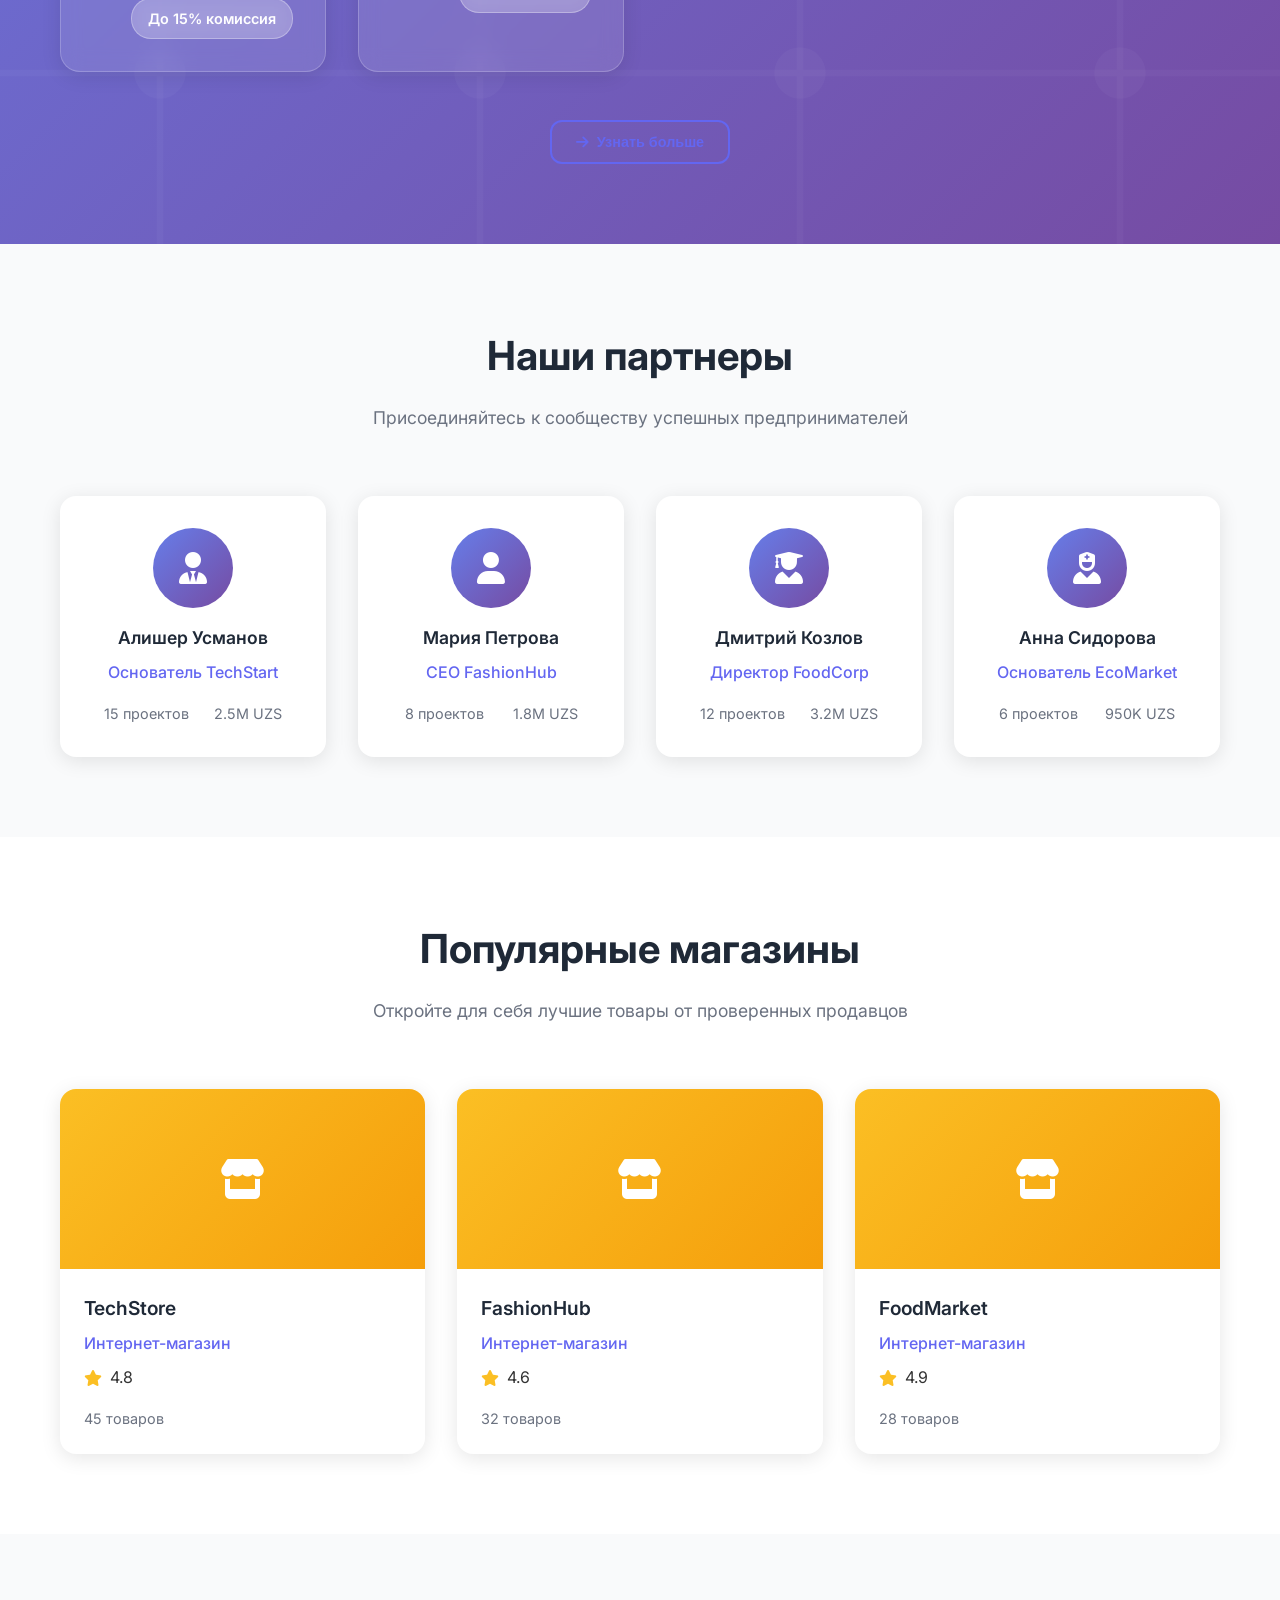
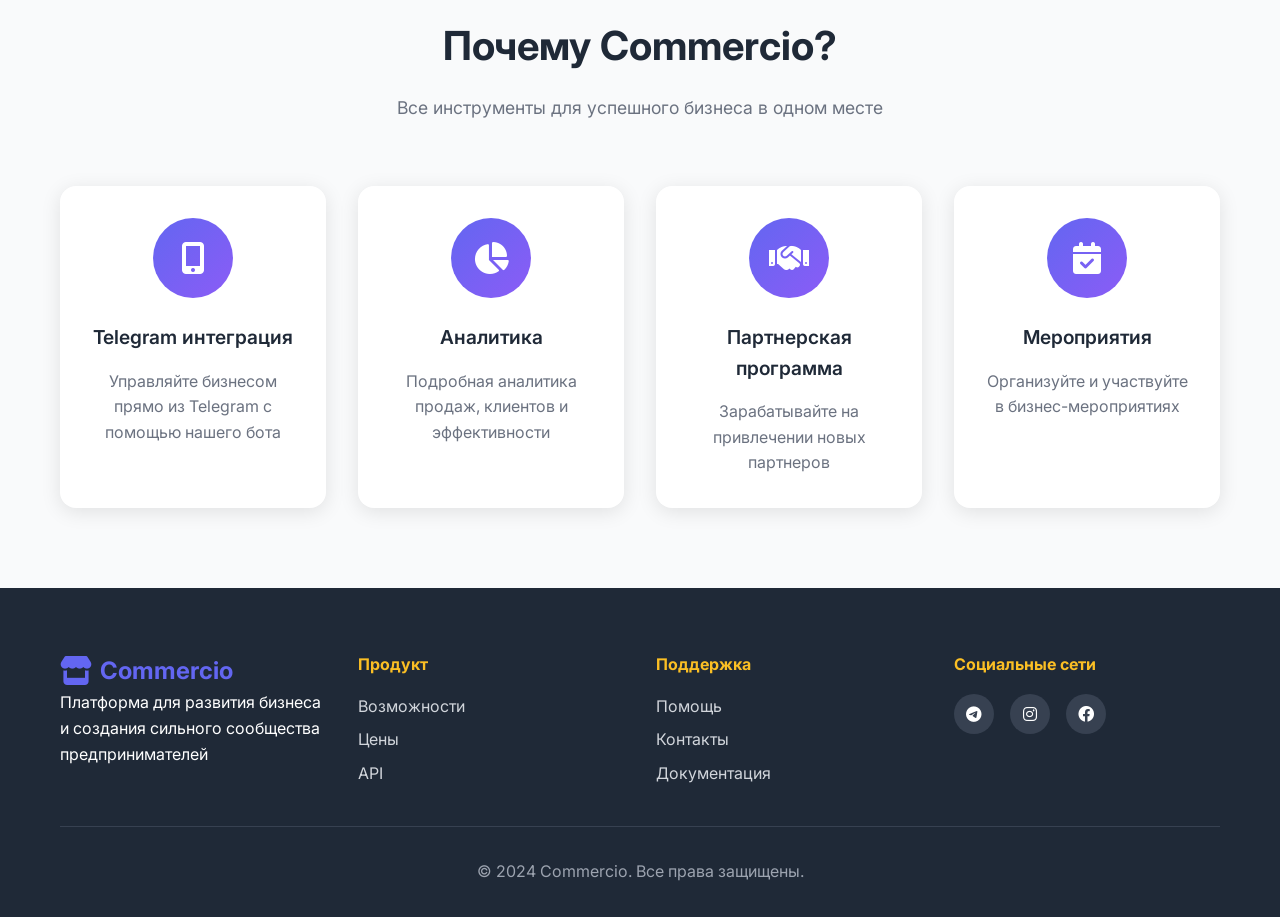
==== commit f87f11ab: "Преобразование в маркетплейс: замена креативной лаборатории на возможности маркетплейса, обновление " ====
--- a/index.html
+++ b/index.html
@@ -21,10 +21,10 @@
                     <i class="fas fa-bars"></i>
                 </button>
                 <nav class="nav" id="nav-menu">
-                    <a href="#creative-lab" class="nav-link">Лаборатория</a>
+                    <a href="#marketplace-features" class="nav-link">Возможности</a>
                     <a href="#partners" class="nav-link">Партнеры</a>
                     <a href="#shops" class="nav-link">Магазины</a>
-                    <a href="#about" class="nav-link">О нас</a>
+                    <a href="shop.html" class="nav-link">Каталог</a>
                 </nav>
                 <div class="header-actions">
                     <!-- Telegram integration moved to main content -->
@@ -39,43 +39,43 @@
             <div class="hero-content">
                 <div class="hero-text">
                     <h1 class="hero-title">
-                        Платформа для <span class="highlight">бизнеса</span> и <span class="highlight">мероприятий</span>
+                        <span class="highlight">Маркетплейс</span> для вашего бизнеса
                     </h1>
                     <p class="hero-description">
-                        Создавайте, управляйте и масштабируйте свой бизнес с помощью современных инструментов и сильного сообщества партнеров
+                        Продавайте товары миллионам покупателей. Быстрая регистрация, удобное управление и максимум прибыли
                     </p>
                     <div class="hero-actions">
-                        <button class="btn btn-primary btn-large" id="telegram-start-btn">
-                            <i class="fab fa-telegram"></i>
-                            Открыть в Telegram
+                        <button class="btn btn-primary btn-large" id="start-selling-btn">
+                            <i class="fas fa-store"></i>
+                            Начать продавать
                         </button>
-                        <button class="btn btn-outline btn-large" id="demo-btn">
-                            <i class="fas fa-play"></i>
-                            Демо
+                        <button class="btn btn-outline btn-large" id="browse-catalog-btn">
+                            <i class="fas fa-shopping-bag"></i>
+                            Смотреть каталог
                         </button>
                     </div>
                 </div>
                 <div class="hero-visual">
                     <div class="hero-card">
                         <div class="card-header">
-                            <i class="fas fa-chart-line"></i>
-                            <span>Рост бизнеса</span>
+                            <i class="fas fa-shopping-cart"></i>
+                            <span>Продажи</span>
                         </div>
                         <div class="card-content">
                             <div class="stat">
-                                <span class="stat-number">+247%</span>
-                                <span class="stat-label">Прибыль</span>
+                                <span class="stat-number">2.5M+</span>
+                                <span class="stat-label">Товаров</span>
                             </div>
                         </div>
                     </div>
                     <div class="hero-card">
                         <div class="card-header">
                             <i class="fas fa-users"></i>
-                            <span>Партнеры</span>
+                            <span>Покупатели</span>
                         </div>
                         <div class="card-content">
                             <div class="stat">
-                                <span class="stat-number">1,234</span>
+                                <span class="stat-number">500K+</span>
                                 <span class="stat-label">Активных</span>
                             </div>
                         </div>
@@ -85,108 +85,84 @@
         </div>
     </section>
 
-    <!-- Creative Lab Section -->
-    <section class="creative-lab" id="creative-lab">
+    <!-- Marketplace Features Section -->
+    <section class="marketplace-features" id="marketplace-features">
         <div class="container">
             <div class="section-header">
-                <h2 class="section-title">🎨 Креативная Лаборатория</h2>
-                <p class="section-description">Место, где рождаются уникальные идеи и необычные проекты</p>
-            </div>
-            <div class="creative-grid" id="creative-grid">
-                <div class="creative-card">
-                    <div class="creative-icon">
-                        <i class="fas fa-palette"></i>
-                    </div>
-                    <h3 class="creative-title">Генератор Брендов</h3>
-                    <p class="creative-description">Создавайте уникальные бренды с помощью ИИ, который анализирует тренды и генерирует креативные концепции</p>
-                    <div class="creative-features">
-                        <span class="feature-tag">ИИ Дизайн</span>
-                        <span class="feature-tag">Брендинг</span>
-                    </div>
-                    <div class="creative-status">
-                        <span class="status-badge experimental">Эксперимент</span>
-                    </div>
-                </div>
-                
-                <div class="creative-card">
-                    <div class="creative-icon">
-                        <i class="fas fa-music"></i>
-                    </div>
-                    <h3 class="creative-title">Звуковая Идентичность</h3>
-                    <p class="creative-description">Создавайте уникальные звуковые логотипы и джинглы для вашего бренда с помощью нейросетей</p>
-                    <div class="creative-features">
-                        <span class="feature-tag">Аудио</span>
-                        <span class="feature-tag">Нейросети</span>
-                    </div>
-                    <div class="creative-status">
-                        <span class="status-badge beta">Бета</span>
-                    </div>
-                </div>
-                
-                <div class="creative-card">
-                    <div class="creative-icon">
-                        <i class="fas fa-magic"></i>
-                    </div>
-                    <h3 class="creative-title">Волшебный Копирайтер</h3>
-                    <p class="creative-description">ИИ-помощник, который пишет продающие тексты, слоганы и контент в вашем стиле</p>
-                    <div class="creative-features">
-                        <span class="feature-tag">Копирайтинг</span>
-                        <span class="feature-tag">ИИ</span>
-                    </div>
-                    <div class="creative-status">
-                        <span class="status-badge live">Работает</span>
-                    </div>
-                </div>
-                
-                <div class="creative-card">
-                    <div class="creative-icon">
-                        <i class="fas fa-camera"></i>
-                    </div>
-                    <h3 class="creative-title">Фото-Трансформер</h3>
-                    <p class="creative-description">Превращайте обычные фото в произведения искусства с помощью стилей известных художников</p>
-                    <div class="creative-features">
-                        <span class="feature-tag">Фото</span>
-                        <span class="feature-tag">Искусство</span>
-                    </div>
-                    <div class="creative-status">
-                        <span class="status-badge experimental">Эксперимент</span>
-                    </div>
-                </div>
-                
-                <div class="creative-card">
-                    <div class="creative-icon">
-                        <i class="fas fa-gamepad"></i>
-                    </div>
-                    <h3 class="creative-title">Геймификация Бизнеса</h3>
-                    <p class="creative-description">Создавайте игровые механики для вовлечения клиентов и сотрудников</p>
-                    <div class="creative-features">
-                        <span class="feature-tag">Игры</span>
-                        <span class="feature-tag">Вовлечение</span>
-                    </div>
-                    <div class="creative-status">
-                        <span class="status-badge coming-soon">Скоро</span>
-                    </div>
-                </div>
-                
-                <div class="creative-card">
-                    <div class="creative-icon">
-                        <i class="fas fa-lightbulb"></i>
-                    </div>
-                    <h3 class="creative-title">Генератор Идей</h3>
-                    <p class="creative-description">Получайте неожиданные идеи для бизнеса, основанные на пересечении разных отраслей</p>
-                    <div class="creative-features">
-                        <span class="feature-tag">Идеи</span>
-                        <span class="feature-tag">Инновации</span>
-                    </div>
-                    <div class="creative-status">
-                        <span class="status-badge live">Работает</span>
+                <h2 class="section-title">🛒 Возможности маркетплейса</h2>
+                <p class="section-description">Все инструменты для успешной торговли в одном месте</p>
+            </div>
+            <div class="features-grid" id="features-grid">
+                <div class="feature-card">
+                    <div class="feature-icon">
+                        <i class="fas fa-store"></i>
+                    </div>
+                    <h3 class="feature-title">Личный магазин</h3>
+                    <p class="feature-description">Создайте свой интернет-магазин с персональным дизайном и настройками</p>
+                    <div class="feature-stats">
+                        <span class="stat">10,000+ магазинов</span>
+                    </div>
+                </div>
+                
+                <div class="feature-card">
+                    <div class="feature-icon">
+                        <i class="fas fa-truck"></i>
+                    </div>
+                    <h3 class="feature-title">Быстрая доставка</h3>
+                    <p class="feature-description">Доставка по всей стране с отслеживанием и уведомлениями</p>
+                    <div class="feature-stats">
+                        <span class="stat">1-3 дня</span>
+                    </div>
+                </div>
+                
+                <div class="feature-card">
+                    <div class="feature-icon">
+                        <i class="fas fa-shield-alt"></i>
+                    </div>
+                    <h3 class="feature-title">Безопасные платежи</h3>
+                    <p class="feature-description">Множество способов оплаты с защитой покупателей</p>
+                    <div class="feature-stats">
+                        <span class="stat">100% защита</span>
+                    </div>
+                </div>
+                
+                <div class="feature-card">
+                    <div class="feature-icon">
+                        <i class="fas fa-chart-line"></i>
+                    </div>
+                    <h3 class="feature-title">Аналитика продаж</h3>
+                    <p class="feature-description">Подробная статистика и аналитика для развития бизнеса</p>
+                    <div class="feature-stats">
+                        <span class="stat">24/7 мониторинг</span>
+                    </div>
+                </div>
+                
+                <div class="feature-card">
+                    <div class="feature-icon">
+                        <i class="fas fa-users"></i>
+                    </div>
+                    <h3 class="feature-title">Партнерская программа</h3>
+                    <p class="feature-description">Зарабатывайте на привлечении новых продавцов и покупателей</p>
+                    <div class="feature-stats">
+                        <span class="stat">До 15% комиссия</span>
+                    </div>
+                </div>
+                
+                <div class="feature-card">
+                    <div class="feature-icon">
+                        <i class="fas fa-mobile-alt"></i>
+                    </div>
+                    <h3 class="feature-title">Мобильное приложение</h3>
+                    <p class="feature-description">Управляйте магазином с телефона через удобное приложение</p>
+                    <div class="feature-stats">
+                        <span class="stat">iOS & Android</span>
                     </div>
                 </div>
             </div>
             <div class="section-actions">
-                <button class="btn btn-outline" id="explore-creative">
-                    <i class="fas fa-wand-magic-sparkles"></i>
-                    Войти в лабораторию
+                <button class="btn btn-outline" id="explore-features">
+                    <i class="fas fa-arrow-right"></i>
+                    Узнать больше
                 </button>
             </div>
         </div>
--- a/style.css
+++ b/style.css
@@ -274,7 +274,137 @@
     margin-top: 3rem;
 }
 
-/* Creative Lab Section */
+/* Marketplace Features Section */
+.marketplace-features {
+    background: linear-gradient(135deg, #667eea 0%, #764ba2 100%);
+    color: white;
+    position: relative;
+    overflow: hidden;
+}
+
+.marketplace-features::before {
+    content: '';
+    position: absolute;
+    top: 0;
+    left: 0;
+    right: 0;
+    bottom: 0;
+    background: url('data:image/svg+xml,<svg xmlns="http://www.w3.org/2000/svg" viewBox="0 0 100 100"><defs><pattern id="shopping" width="25" height="25" patternUnits="userSpaceOnUse"><circle cx="12.5" cy="12.5" r="2" fill="white" opacity="0.1"/><path d="M0 12.5 L25 12.5 M12.5 0 L12.5 25" stroke="white" stroke-width="0.5" opacity="0.1"/></pattern></defs><rect width="100" height="100" fill="url(%23shopping)"/></svg>');
+    opacity: 0.3;
+}
+
+.marketplace-features .section-header {
+    position: relative;
+    z-index: 1;
+}
+
+.marketplace-features .section-title {
+    color: white;
+}
+
+.marketplace-features .section-description {
+    color: rgba(255, 255, 255, 0.9);
+}
+
+.marketplace-features .features-grid {
+    position: relative;
+    z-index: 1;
+}
+
+.marketplace-features .feature-card {
+    background: rgba(255, 255, 255, 0.1);
+    backdrop-filter: blur(10px);
+    border-radius: 20px;
+    padding: 2rem;
+    border: 1px solid rgba(255, 255, 255, 0.2);
+    transition: all 0.3s ease;
+    position: relative;
+    overflow: hidden;
+}
+
+.marketplace-features .feature-card::before {
+    content: '';
+    position: absolute;
+    top: 0;
+    left: -100%;
+    width: 100%;
+    height: 100%;
+    background: linear-gradient(90deg, transparent, rgba(255, 255, 255, 0.1), transparent);
+    transition: left 0.5s ease;
+}
+
+.marketplace-features .feature-card:hover::before {
+    left: 100%;
+}
+
+.marketplace-features .feature-card:hover {
+    transform: translateY(-10px);
+    box-shadow: 0 20px 40px rgba(0, 0, 0, 0.2);
+    border-color: rgba(255, 255, 255, 0.4);
+}
+
+.marketplace-features .feature-icon {
+    width: 80px;
+    height: 80px;
+    background: linear-gradient(135deg, #fbbf24, #f59e0b);
+    border-radius: 20px;
+    display: flex;
+    align-items: center;
+    justify-content: center;
+    margin-bottom: 1.5rem;
+    font-size: 2rem;
+    color: white;
+    position: relative;
+}
+
+.marketplace-features .feature-icon::after {
+    content: '';
+    position: absolute;
+    top: -2px;
+    left: -2px;
+    right: -2px;
+    bottom: -2px;
+    background: linear-gradient(135deg, #fbbf24, #f59e0b, #6366f1);
+    border-radius: 22px;
+    z-index: -1;
+    opacity: 0;
+    transition: opacity 0.3s ease;
+}
+
+.marketplace-features .feature-card:hover .feature-icon::after {
+    opacity: 1;
+}
+
+.marketplace-features .feature-title {
+    font-size: 1.5rem;
+    font-weight: 700;
+    margin-bottom: 1rem;
+    color: white;
+}
+
+.marketplace-features .feature-description {
+    color: rgba(255, 255, 255, 0.8);
+    margin-bottom: 1.5rem;
+    line-height: 1.6;
+}
+
+.marketplace-features .feature-stats {
+    display: flex;
+    justify-content: flex-end;
+}
+
+.marketplace-features .stat {
+    background: rgba(255, 255, 255, 0.2);
+    color: white;
+    padding: 0.5rem 1rem;
+    border-radius: 20px;
+    font-size: 0.9rem;
+    font-weight: 600;
+    backdrop-filter: blur(10px);
+    border: 1px solid rgba(255, 255, 255, 0.3);
+}
+
+/* Creative Lab Section (kept for compatibility) */
 .creative-lab {
     background: linear-gradient(135deg, #ff6b6b 0%, #4ecdc4 50%, #45b7d1 100%);
     color: white;
